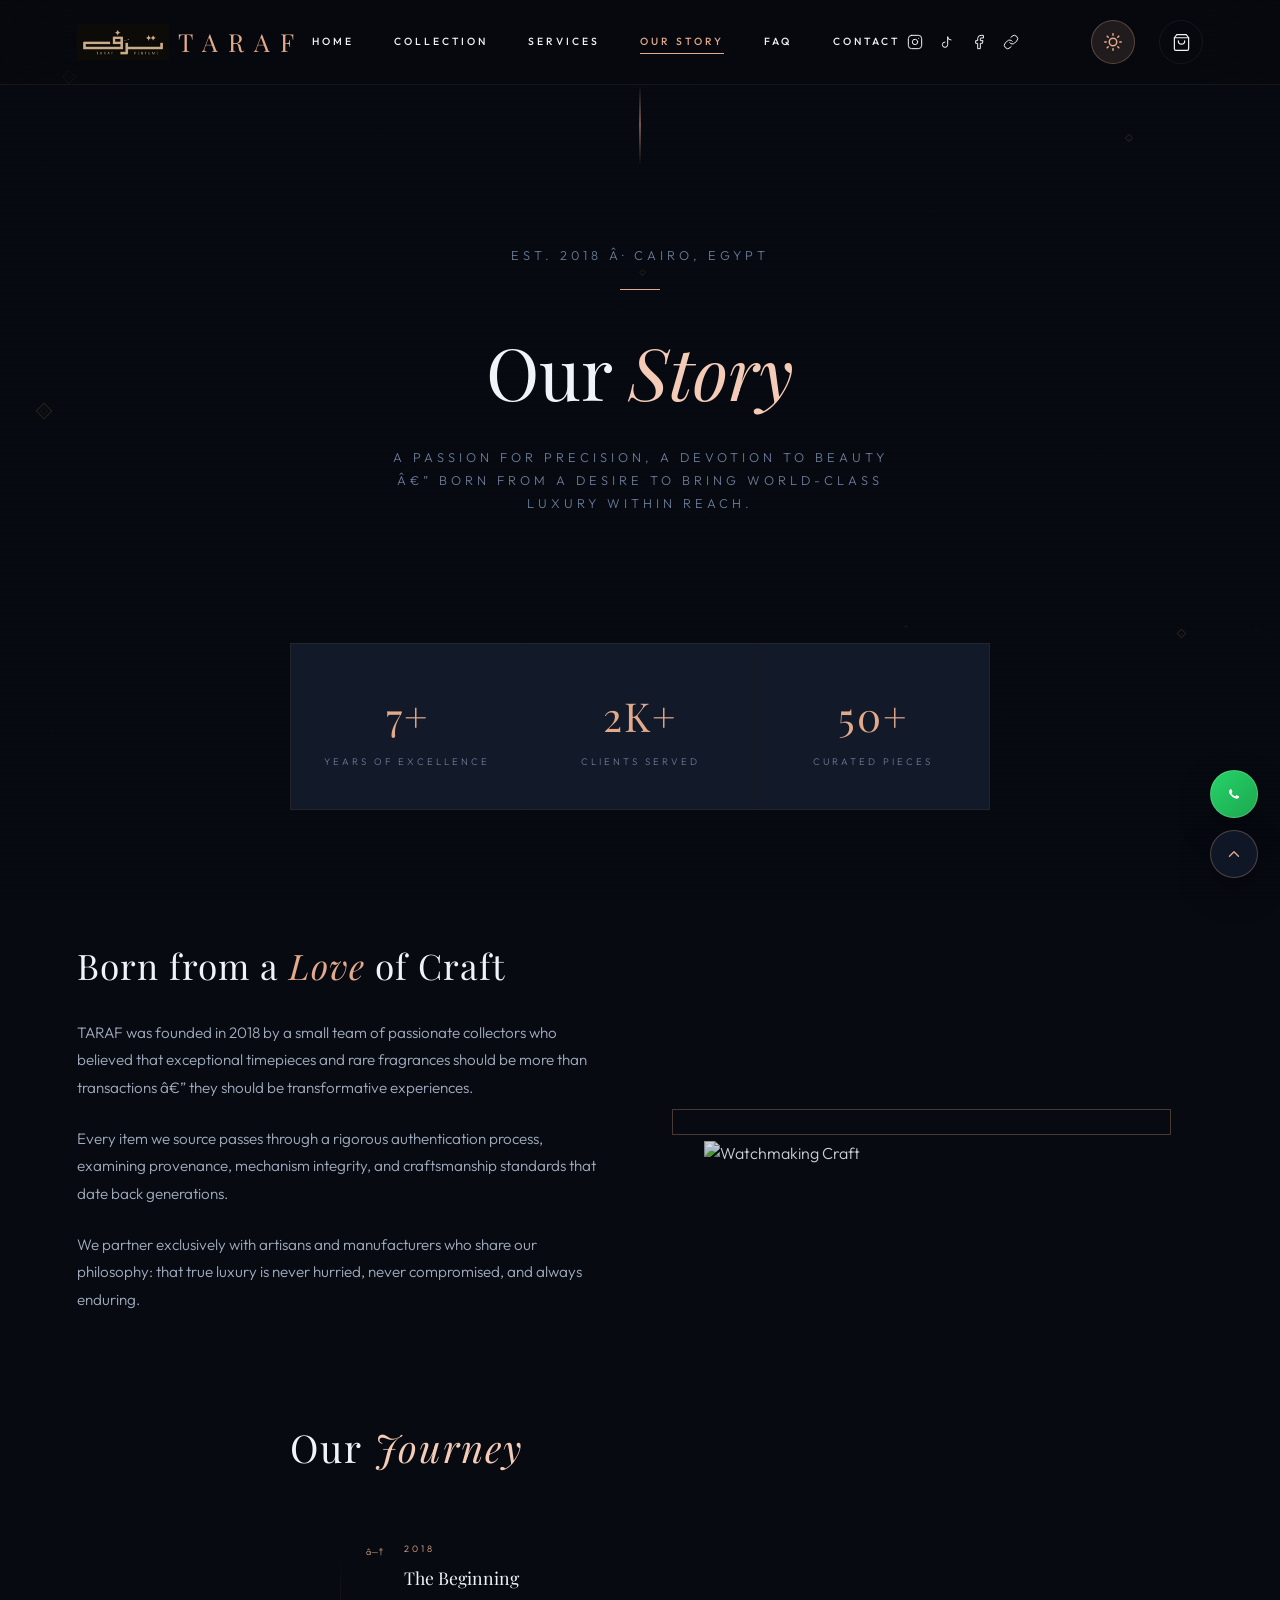
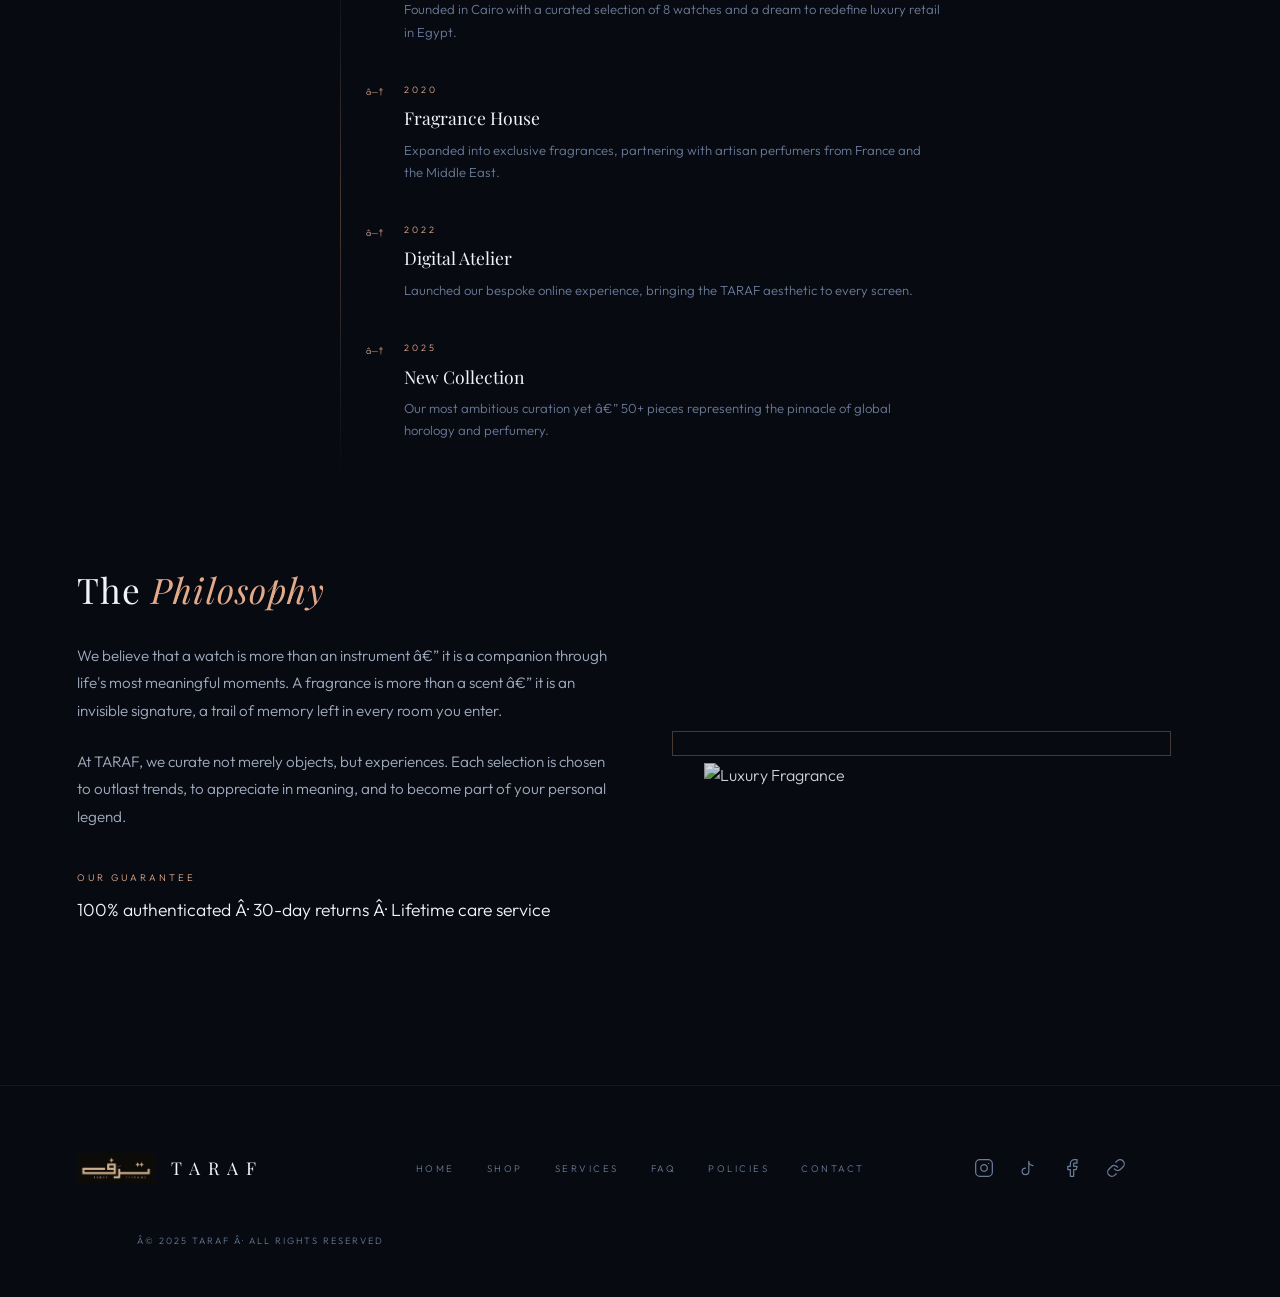
==== about.html @ ef9ad2d0 "Add files via upload" ====
﻿<!DOCTYPE html>
<html lang="en">
<head>
    <meta charset="UTF-8">
    <meta name="viewport" content="width=device-width, initial-scale=1.0">
    <title>Our Story â€” TARAF</title>
    <link rel="preconnect" href="https://fonts.googleapis.com">
    <link rel="preconnect" href="https://fonts.gstatic.com" crossorigin>
    <link href="https://fonts.googleapis.com/css2?family=Cairo:wght@300;400;500;600;700&family=Outfit:wght@300;400;500;600&family=Playfair+Display:ital,wght@0,400;0,500;0,600;1,400;1,500&display=swap" rel="stylesheet">
    <script src="https://cdn.tailwindcss.com"></script>
    <link rel="stylesheet" href="css/style.css">
    <link rel="stylesheet" href="css/extra.css">
</head>
<body>


    <canvas id="bg-canvas"></canvas>
    <div class="orb-layer" aria-hidden="true">
        <div class="orb orb-1"></div>
        <div class="orb orb-2"></div>
        <div class="orb orb-3"></div>
    </div>
    <div class="diamonds-layer" aria-hidden="true">
        <div class="diamond"></div><div class="diamond"></div><div class="diamond"></div>
        <div class="diamond"></div><div class="diamond"></div>
    </div>
    <div class="scanline" aria-hidden="true"></div>

    <div class="page-wrap">

        <!-- NAVBAR -->
        <header class="navbar" id="navbar">
            <a href="index.html" class="logo"><img src="LOGO/TARAF_LOGO_DISPLAY.jpeg" alt="TARAF" class="logo-img"><span class="logo-text">TARAF</span></a>
            <nav class="nav-links" id="nav-links">
                <a href="index.html">Home</a>
                <a href="index.html#products">Collection</a>
                <a href="services.html">Services</a>
                <a href="about.html" class="active">Our Story</a>
                <a href="faq.html">FAQ</a>
                <a href="contact.html">Contact</a>
            </nav>
            <div class="nav-right">
                

                <div class="nav-socials">
                    <a href="https://www.instagram.com/tarafperfume.eg" target="_blank" rel="noopener" aria-label="Instagram">
                        <svg width="16" height="16" viewBox="0 0 24 24" fill="none" stroke="currentColor" stroke-width="1.5" stroke-linecap="round" stroke-linejoin="round"><rect x="2" y="2" width="20" height="20" rx="5" ry="5"></rect><path d="M16 11.37A4 4 0 1 1 12.63 8 4 4 0 0 1 16 11.37z"></path><line x1="17.5" y1="6.5" x2="17.51" y2="6.5"></line></svg>
                    </a>
                    <a href="https://www.tiktok.com/@tarafperfume.eg" target="_blank" rel="noopener" aria-label="TikTok">
                        <svg width="16" height="16" viewBox="0 0 24 24" fill="none" stroke="currentColor" stroke-width="1.5" stroke-linecap="round" stroke-linejoin="round"><path d="M9 12a4 4 0 1 0 4 4V4a5 5 0 0 0 5 5"></path></svg>
                    </a>
                    <a href="https://www.facebook.com/people/%D8%AA%D9%8E%D8%B1%D9%8E%D9%81-TARAF/61579482871307/?rdid=TcA7ZunFqHsNUtcu&share_url=https%3A%2F%2Fwww.facebook.com%2Fshare%2F1FCfMspfPN%2F" target="_blank" rel="noopener" aria-label="Facebook">
                        <svg width="16" height="16" viewBox="0 0 24 24" fill="none" stroke="currentColor" stroke-width="1.5" stroke-linecap="round" stroke-linejoin="round"><path d="M18 2h-3a5 5 0 0 0-5 5v3H7v4h3v8h4v-8h3l1-4h-4V7a1 1 0 0 1 1-1h3z"></path></svg>
                    </a>
                    <a href="https://linktr.ee/tarafperfume.eg" target="_blank" rel="noopener" aria-label="Linktree">
                        <svg width="16" height="16" viewBox="0 0 24 24" fill="none" stroke="currentColor" stroke-width="1.5" stroke-linecap="round" stroke-linejoin="round"><path d="M10 13a5 5 0 0 0 7.54.54l3-3a5 5 0 0 0-7.07-7.07l-1.72 1.71"></path><path d="M14 11a5 5 0 0 0-7.54-.54l-3 3a5 5 0 0 0 7.07 7.07l1.71-1.71"></path></svg>
                    </a>
                </div>
                <button class="theme-toggle" id="theme-toggle" aria-label="Toggle Theme">
                    <svg class="sun-icon" width="18" height="18" viewBox="0 0 24 24" fill="none" stroke="currentColor" stroke-width="2" stroke-linecap="round" stroke-linejoin="round"><circle cx="12" cy="12" r="5"/><line x1="12" y1="1" x2="12" y2="3"/><line x1="12" y1="21" x2="12" y2="23"/><line x1="4.22" y1="4.22" x2="5.64" y2="5.64"/><line x1="18.36" y1="18.36" x2="19.78" y2="19.78"/><line x1="1" y1="12" x2="3" y2="12"/><line x1="21" y1="12" x2="23" y2="12"/><line x1="4.22" y1="19.78" x2="5.64" y2="18.36"/><line x1="18.36" y1="5.64" x2="19.78" y2="4.22"/></svg>
                    <svg class="moon-icon" width="18" height="18" viewBox="0 0 24 24" fill="none" stroke="currentColor" stroke-width="2" stroke-linecap="round" stroke-linejoin="round"><path d="M21 12.79A9 9 0 1 1 11.21 3 7 7 0 0 0 21 12.79z"/></svg>
                </button>
                <a href="index.html" class="shop-link">
                    <button class="cart-trigger" aria-label="Go to shop">
                        <svg width="19" height="19" viewBox="0 0 24 24" fill="none" stroke="currentColor" stroke-width="1.5" stroke-linecap="round" stroke-linejoin="round"><path d="M6 2 3 6v14a2 2 0 0 0 2 2h14a2 2 0 0 0 2-2V6l-3-4z"/><line x1="3" y1="6" x2="21" y2="6"/><path d="M16 10a4 4 0 0 1-8 0"/></svg>
                    </button>
                </a>
                <button class="menu-trigger" id="menu-trigger" aria-label="Menu" aria-expanded="false" aria-controls="nav-links">
                    <span></span><span></span><span></span>
                </button>
            </div>
        </header>

        <!-- PAGE HEADER -->
        <div class="page-header">
            <div class="hero-line-top"></div>
            <p class="page-subtitle">Est. 2018 Â· Cairo, Egypt</p>
            <div class="page-header-line"></div>
            <h1 class="page-title">Our <em>Story</em></h1>
            <p class="page-subtitle" style="margin-top:1rem;max-width:500px;margin-left:auto;margin-right:auto;line-height:1.8;">
                <span>A passion for precision, a devotion to beauty â€” born from a desire to bring world-class luxury within reach.</span>
            </p>
        </div>

        <!-- STATS -->
        <div class="stats-row reveal">
            <div class="stat-item">
                <span class="stat-num">7+</span>
                <span class="stat-label">Years of Excellence</span>
            </div>
            <div class="stat-item">
                <span class="stat-num">2K+</span>
                <span class="stat-label">Clients Served</span>
            </div>
            <div class="stat-item">
                <span class="stat-num">50+</span>
                <span class="stat-label">Curated Pieces</span>
            </div>
        </div>

        <!-- CONTENT -->
        <div class="page-content">

            <!-- First section: text + image -->
            <div class="two-col-grid reveal">
                <div class="text-block">
                    <h2>Born from a <em>Love</em> of Craft</h2>
                    <p>TARAF was founded in 2018 by a small team of passionate collectors who believed that exceptional timepieces and rare fragrances should be more than transactions â€” they should be transformative experiences.</p>
                    <p>Every item we source passes through a rigorous authentication process, examining provenance, mechanism integrity, and craftsmanship standards that date back generations.</p>
                    <p>We partner exclusively with artisans and manufacturers who share our philosophy: that true luxury is never hurried, never compromised, and always enduring.</p>
                </div>
                <div class="image-block">
                    <img src="https://images.unsplash.com/photo-1508685096489-7aacd43bd3b1?w=600&h=700&fit=crop&q=85" alt="Watchmaking Craft" class="styled-img">
                </div>
            </div>

            <!-- Timeline -->
            <div style="margin: 5rem auto; max-width: 700px;">
                <div class="values-title reveal" style="text-align:left; margin-bottom:3rem;">
                    <h2 style="font-family:'Playfair Display',serif;font-size:clamp(1.8rem,3vw,2.4rem);font-weight:300;color:var(--text-1);letter-spacing:2px;">
                        <span>Our <em style="font-style:italic;color:var(--gold-light);">Journey</em></span>
                    </h2>
                </div>
                <div class="timeline reveal">
                    <div class="timeline-item">
                        <span class="timeline-year">2018</span>
                        <h3>The Beginning</h3>
                        <p>Founded in Cairo with a curated selection of 8 watches and a dream to redefine luxury retail in Egypt.</p>
                    </div>
                    <div class="timeline-item">
                        <span class="timeline-year">2020</span>
                        <h3>Fragrance House</h3>
                        <p>Expanded into exclusive fragrances, partnering with artisan perfumers from France and the Middle East.</p>
                    </div>
                    <div class="timeline-item">
                        <span class="timeline-year">2022</span>
                        <h3>Digital Atelier</h3>
                        <p>Launched our bespoke online experience, bringing the TARAF aesthetic to every screen.</p>
                    </div>
                    <div class="timeline-item">
                        <span class="timeline-year">2025</span>
                        <h3>New Collection</h3>
                        <p>Our most ambitious curation yet â€” 50+ pieces representing the pinnacle of global horology and perfumery.</p>
                    </div>
                </div>
            </div>

            <!-- Second section: image + text -->
            <div class="two-col-grid reveal" style="margin-top:4rem;">
                <div class="image-block" style="order:2;">
                    <img src="https://images.unsplash.com/photo-1512207691052-e3b8b1823d12?w=600&h=700&fit=crop&q=85" alt="Luxury Fragrance" class="styled-img">
                </div>
                <div class="text-block" style="order:1;">
                    <h2>The <em>Philosophy</em></h2>
                    <p>We believe that a watch is more than an instrument â€” it is a companion through life's most meaningful moments. A fragrance is more than a scent â€” it is an invisible signature, a trail of memory left in every room you enter.</p>
                    <p>At TARAF, we curate not merely objects, but experiences. Each selection is chosen to outlast trends, to appreciate in meaning, and to become part of your personal legend.</p>
                    <div class="info-item" style="margin-top:2.5rem;">
                        <span class="info-label">Our Guarantee</span>
                        <p>100% authenticated Â· 30-day returns Â· Lifetime care service</p>
                    </div>
                </div>
            </div>

        </div>

        <!-- FOOTER -->
        <footer class="site-footer">
            <div class="footer-brand"><img src="LOGO/TARAF_LOGO_DISPLAY.jpeg" alt="TARAF" class="footer-logo-img">TARAF</div>
            <div class="footer-links">
                <a href="index.html">Home</a>
                <a href="index.html#products">Shop</a>
                <a href="services.html">Services</a>
                <a href="faq.html">FAQ</a>
                <a href="policies.html">Policies</a>
                <a href="contact.html">Contact</a>
            </div>

            <div class="footer-socials">
                <a href="https://www.instagram.com/tarafperfume.eg" target="_blank" rel="noopener" aria-label="Instagram">
                    <svg width="20" height="20" viewBox="0 0 24 24" fill="none" stroke="currentColor" stroke-width="1.5" stroke-linecap="round" stroke-linejoin="round"><rect x="2" y="2" width="20" height="20" rx="5" ry="5"></rect><path d="M16 11.37A4 4 0 1 1 12.63 8 4 4 0 0 1 16 11.37z"></path><line x1="17.5" y1="6.5" x2="17.51" y2="6.5"></line></svg>
                </a>
                <a href="https://www.tiktok.com/@tarafperfume.eg" target="_blank" rel="noopener" aria-label="TikTok">
                    <svg width="20" height="20" viewBox="0 0 24 24" fill="none" stroke="currentColor" stroke-width="1.5" stroke-linecap="round" stroke-linejoin="round"><path d="M9 12a4 4 0 1 0 4 4V4a5 5 0 0 0 5 5"></path></svg>
                </a>
                <a href="https://www.facebook.com/people/%D8%AA%D9%8E%D8%B1%D9%8E%D9%81-TARAF/61579482871307/?rdid=TcA7ZunFqHsNUtcu&share_url=https%3A%2F%2Fwww.facebook.com%2Fshare%2F1FCfMspfPN%2F" target="_blank" rel="noopener" aria-label="Facebook">
                    <svg width="20" height="20" viewBox="0 0 24 24" fill="none" stroke="currentColor" stroke-width="1.5" stroke-linecap="round" stroke-linejoin="round"><path d="M18 2h-3a5 5 0 0 0-5 5v3H7v4h3v8h4v-8h3l1-4h-4V7a1 1 0 0 1 1-1h3z"></path></svg>
                </a>
                <a href="https://linktr.ee/tarafperfume.eg" target="_blank" rel="noopener" aria-label="Linktree">
                    <svg width="20" height="20" viewBox="0 0 24 24" fill="none" stroke="currentColor" stroke-width="1.5" stroke-linecap="round" stroke-linejoin="round"><path d="M10 13a5 5 0 0 0 7.54.54l3-3a5 5 0 0 0-7.07-7.07l-1.72 1.71"></path><path d="M14 11a5 5 0 0 0-7.54-.54l-3 3a5 5 0 0 0 7.07 7.07l1.71-1.71"></path></svg>
                </a>
            </div>
            <div class="footer-copy">Â© 2025 TARAF Â· All rights reserved</div>
        </footer>

    </div>

    <div class="toast" id="toast" role="status" aria-live="polite">
        <div class="toast-diamond"></div>
        <span id="toast-text"></span>
    </div>

    <div class="floating-actions" aria-label="Quick actions">
        <a class="floating-action whatsapp-action" href="https://wa.me/201005311879" target="_blank" rel="noopener" aria-label="WhatsApp">
            <svg width="20" height="20" viewBox="0 0 24 24" fill="currentColor" aria-hidden="true"><path d="M17.472 14.382c-.297-.149-1.758-.867-2.03-.967-.273-.099-.471-.148-.67.15-.197.297-.767.966-.94 1.164-.173.199-.347.223-.644.075-.297-.15-1.255-.463-2.39-1.475-.883-.788-1.48-1.761-1.653-2.059-.173-.297-.018-.458.13-.606.134-.133.298-.347.446-.52.149-.174.198-.298.298-.497.099-.198.05-.371-.025-.52-.075-.149-.669-1.612-.916-2.207-.242-.579-.487-.5-.669-.51-.173-.008-.371-.01-.57-.01-.198 0-.52.074-.792.372-.272.297-1.04 1.016-1.04 2.479 0 1.462 1.065 2.875 1.213 3.074.149.198 2.096 3.2 5.077 4.487.709.306 1.262.489 1.694.625.712.227 1.36.195 1.871.118.571-.085 1.758-.719 2.006-1.413.248-.694.248-1.289.173-1.413-.074-.124-.272-.198-.57-.347z"/></svg>
        </a>
        <button class="floating-action back-to-top" id="back-to-top" type="button" aria-label="Back to top">
            <svg width="18" height="18" viewBox="0 0 24 24" fill="none" stroke="currentColor" stroke-width="1.8" stroke-linecap="round" stroke-linejoin="round" aria-hidden="true"><path d="m18 15-6-6-6 6"/></svg>
        </button>
    </div>

    <script src="https://ajax.googleapis.com/ajax/libs/jquery/3.7.1/jquery.min.js"></script>
    
    <script src="js/page.js"></script>
</body>
</html>
---- css/style.css ----
﻿/* =====================================================
   TARAF ─ Ultra Premium Dark Luxury v2
   ===================================================== */
:root {
  --gold:        #E2A98B;
  --gold-light:  #F4CBB7;
  --gold-pale:   #FCEFE8;
  --gold-dim:    rgba(226, 169, 139, 0.12);
  --gold-glow:   rgba(226, 169, 139, 0.25);
  --void:        #070A11;
  --charcoal:    #0D121F;
  --surface:     #121929;
  --surface-2:   #182136;
  --surface-3:   #202A45;
  --border:      rgba(255,255,255,0.06);
  --border-gold: rgba(226, 169, 139, 0.3);
  --text-1:      #F0F4F8;
  --text-2:      #A2ADC0;
  --text-3:      #6B7B98;
  --wa:          #25D366;
  --wa-dark:     #1DA851;
  --ease-out:    cubic-bezier(0.22,1,0.36,1);
  --ease-expo:   cubic-bezier(0.16,1,0.3,1);
  --ease-io:     cubic-bezier(0.77,0,0.175,1);
}

/* â”€â”€ LIGHT MODE â”€â”€â”€â”€â”€â”€â”€â”€â”€â”€â”€â”€â”€â”€â”€â”€â”€â”€â”€â”€â”€â”€â”€â”€â”€â”€â”€â”€â”€â”€â”€â”€â”€â”€â”€â”€â”€â”€ */
[data-theme="light"] {
  --void:        #F9FAFB;
  --charcoal:    #E9ECEF;
  --surface:     #FFFFFF;
  --surface-2:   #F3F4F6;
  --surface-3:   #E5E7EB;
  --border:      rgba(0,0,0,0.08);
  --border-gold: rgba(226, 169, 139, 0.4);
  --text-1:      #111827;
  --text-2:      #4B5563;
  --text-3:      #6B7280;
  --gold-dim:    rgba(226, 169, 139, 0.08);
  --gold-glow:   rgba(226, 169, 139, 0.15);
}

*,*::before,*::after { margin:0; padding:0; box-sizing:border-box; }
html { scroll-behavior:smooth; }

body {
  font-family:'Outfit', sans-serif;
  background:var(--void);
  color:var(--text-1);
  line-height:1.6;
  font-weight:300;
  overflow-x:hidden;
  transition: background 0.5s var(--ease-out), color 0.5s var(--ease-out);
}

/* â”€â”€ Language Toggle Button â”€â”€â”€â”€â”€â”€â”€â”€â”€â”€â”€â”€â”€â”€â”€â”€â”€â”€â”€â”€â”€â”€â”€â”€â”€ */
.lang-toggle {
  position:relative;
  width:44px; height:44px;
  border:1px solid var(--border-gold);
  border-radius:50%;
  background:var(--gold-dim);
  display:flex;
  align-items:center;
  justify-content:center;
  cursor:pointer;
  font-family:'Outfit', sans-serif;
  font-size:0.7rem;
  font-weight:600;
  letter-spacing:1px;
  color:var(--gold);
  text-transform:uppercase;
  transition:all 0.4s var(--ease-out);
}

.lang-toggle:hover {
  background:var(--gold-glow);
  transform:scale(1.1);
  box-shadow:0 0 25px var(--gold-glow);
  color:var(--gold-light);
}

/* â”€â”€ Theme Toggle Button â”€â”€â”€â”€â”€â”€â”€â”€â”€â”€â”€â”€â”€â”€â”€â”€â”€â”€â”€â”€â”€â”€â”€â”€â”€â”€â”€â”€ */
.theme-toggle {
  position:relative;
  width:44px; height:44px;
  border:1px solid var(--border-gold);
  border-radius:50%;
  background:var(--gold-dim);
  display:flex;
  align-items:center;
  justify-content:center;
  cursor:pointer;
  transition:all 0.4s var(--ease-out);
}

.theme-toggle:hover {
  background:var(--gold-glow);
  transform:rotate(30deg) scale(1.1);
  box-shadow:0 0 25px var(--gold-glow);
}

.theme-toggle svg { stroke:var(--gold); transition:all 0.3s; }

/* Dark mode: show sun, hide moon */
.theme-toggle .sun-icon { display:block; }
.theme-toggle .moon-icon { display:none; }

/* Light mode: show moon, hide sun */
[data-theme="light"] .theme-toggle .sun-icon { display:none; }
[data-theme="light"] .theme-toggle .moon-icon { display:block; }

/* â”€â”€ Light mode particle/orb fixes â”€â”€â”€â”€â”€â”€â”€â”€â”€â”€â”€â”€â”€â”€â”€â”€â”€â”€ */
[data-theme="light"] .orb { opacity:0; }
[data-theme="light"] .scanline { display:none; }
[data-theme="light"] .diamonds-layer { opacity:0.3; }
[data-theme="light"] #bg-canvas { opacity:0.3; }
[data-theme="light"] .navbar {
  background:rgba(250,249,246,0.8);
  border-bottom-color:rgba(0,0,0,0.06);
}
[data-theme="light"] .navbar.scrolled {
  background:rgba(250,249,246,0.95);
  border-bottom-color:var(--border-gold);
}
[data-theme="light"] .cart-trigger svg { stroke:var(--text-1); }
[data-theme="light"] .hero-cta {
  color:#fff;
  background:var(--gold);
}
[data-theme="light"] .product-image {
  filter:brightness(1) saturate(1);
}
[data-theme="light"] ::-webkit-scrollbar-track { background:var(--void); }
[data-theme="light"] ::-webkit-scrollbar-thumb { background:var(--border-gold); }

/* â”€â”€ Custom Cursor â”€â”€â”€â”€â”€â”€â”€â”€â”€â”€â”€â”€â”€â”€â”€â”€â”€â”€â”€â”€â”€â”€â”€â”€â”€â”€â”€â”€â”€â”€â”€ */
#cursor-dot {
  position:fixed; top:0; left:0; z-index:9999;
  width:6px; height:6px; border-radius:50%;
  background:var(--gold);
  pointer-events:none;
  transition:transform 0.1s, opacity 0.3s;
  transform:translate(-50%,-50%);
}
#cursor-ring {
  position:fixed; top:0; left:0; z-index:9998;
  width:32px; height:32px; border-radius:50%;
  border:1px solid rgba(201,168,76,0.5);
  pointer-events:none;
  transform:translate(-50%,-50%);
  transition:transform 0.18s var(--ease-out), width 0.3s, height 0.3s, border-color 0.3s, opacity 0.3s;
}
body:has(button:hover) #cursor-ring,
body:has(a:hover) #cursor-ring {
  width:50px; height:50px;
  border-color:var(--gold);
}

/* â”€â”€ Scrollbar â”€â”€â”€â”€â”€â”€â”€â”€â”€â”€â”€â”€â”€â”€â”€â”€â”€â”€â”€â”€â”€â”€â”€â”€â”€â”€â”€â”€â”€â”€â”€â”€â”€â”€â”€â”€ */
::-webkit-scrollbar { width:3px; }
::-webkit-scrollbar-track { background:var(--void); }
::-webkit-scrollbar-thumb { background:var(--border-gold); border-radius:2px; }

/* â”€â”€ CANVAS (global background) â”€â”€â”€â”€â”€â”€â”€â”€â”€â”€â”€â”€â”€â”€â”€â”€â”€â”€â”€ */
#bg-canvas {
  position:fixed;
  inset:0;
  z-index:0;
  pointer-events:none;
}

/* â”€â”€ ANIMATED ORBS â”€â”€â”€â”€â”€â”€â”€â”€â”€â”€â”€â”€â”€â”€â”€â”€â”€â”€â”€â”€â”€â”€â”€â”€â”€â”€â”€â”€â”€â”€â”€â”€ */
.orb-layer {
  position:fixed;
  inset:0;
  z-index:1;
  pointer-events:none;
  overflow:hidden;
}

.orb {
  position:absolute;
  border-radius:50%;
  filter:blur(90px);
  opacity:0;
  animation:orbFloat linear infinite;
  animation-fill-mode:forwards;
}

.orb-1 {
  width:500px; height:500px;
  background:radial-gradient(circle, rgba(201,168,76,0.18) 0%, transparent 70%);
  top:-100px; left:-100px;
  animation-duration:20s;
  animation-delay:0s;
  opacity:0;
  animation-name:orbFloat1;
}
.orb-2 {
  width:350px; height:350px;
  background:radial-gradient(circle, rgba(201,168,76,0.12) 0%, transparent 70%);
  top:40%; right:-80px;
  animation-duration:25s;
  animation-delay:-8s;
  animation-name:orbFloat2;
}
.orb-3 {
  width:280px; height:280px;
  background:radial-gradient(circle, rgba(232,200,122,0.1) 0%, transparent 70%);
  bottom:10%; left:20%;
  animation-duration:30s;
  animation-delay:-15s;
  animation-name:orbFloat3;
}
.orb-4 {
  width:200px; height:200px;
  background:radial-gradient(circle, rgba(201,168,76,0.15) 0%, transparent 70%);
  top:60%; left:60%;
  animation-duration:18s;
  animation-delay:-5s;
  animation-name:orbFloat4;
}

@keyframes orbFloat1 {
  0%   { opacity:0; transform:translate(0,0) scale(1); }
  10%  { opacity:1; }
  50%  { transform:translate(120px,80px) scale(1.1); }
  90%  { opacity:1; }
  100% { opacity:0; transform:translate(0,0) scale(1); }
}
@keyframes orbFloat2 {
  0%   { opacity:0; transform:translate(0,0) scale(0.9); }
  10%  { opacity:1; }
  50%  { transform:translate(-80px,120px) scale(1.15); }
  90%  { opacity:1; }
  100% { opacity:0; transform:translate(0,0) scale(0.9); }
}
@keyframes orbFloat3 {
  0%   { opacity:0; transform:translate(0,0); }
  10%  { opacity:1; }
  33%  { transform:translate(60px,-50px); }
  66%  { transform:translate(-40px,30px); }
  90%  { opacity:1; }
  100% { opacity:0; transform:translate(0,0); }
}
@keyframes orbFloat4 {
  0%   { opacity:0; transform:translate(0,0) scale(1); }
  10%  { opacity:1; }
  50%  { transform:translate(-60px,-90px) scale(1.2); }
  90%  { opacity:1; }
  100% { opacity:0; transform:translate(0,0) scale(1); }
}

/* â”€â”€ FLOATING DIAMONDS â”€â”€â”€â”€â”€â”€â”€â”€â”€â”€â”€â”€â”€â”€â”€â”€â”€â”€â”€â”€â”€â”€â”€â”€â”€â”€â”€â”€ */
.diamonds-layer {
  position:fixed;
  inset:0;
  z-index:2;
  pointer-events:none;
  overflow:hidden;
}

.diamond {
  position:absolute;
  width:8px; height:8px;
  border:1px solid rgba(201,168,76,0.35);
  transform:rotate(45deg);
  animation:diamondDrift linear infinite;
}

.diamond::before {
  content:'';
  position:absolute;
  inset:2px;
  border:1px solid rgba(201,168,76,0.15);
}

.diamond:nth-child(1)  { top:8%;  left:5%;  width:10px; height:10px; animation-duration:18s; animation-delay:0s;    opacity:0.6; }
.diamond:nth-child(2)  { top:15%; left:88%; width:6px;  height:6px;  animation-duration:22s; animation-delay:-6s;   opacity:0.4; }
.diamond:nth-child(3)  { top:45%; left:3%;  width:12px; height:12px; animation-duration:28s; animation-delay:-10s;  opacity:0.5; }
.diamond:nth-child(4)  { top:70%; left:92%; width:7px;  height:7px;  animation-duration:20s; animation-delay:-4s;   opacity:0.45; }
.diamond:nth-child(5)  { top:30%; left:50%; width:5px;  height:5px;  animation-duration:15s; animation-delay:-8s;   opacity:0.3; }
.diamond:nth-child(6)  { top:85%; left:25%; width:9px;  height:9px;  animation-duration:24s; animation-delay:-12s;  opacity:0.5; }
.diamond:nth-child(7)  { top:55%; left:70%; width:6px;  height:6px;  animation-duration:19s; animation-delay:-3s;   opacity:0.35; }
.diamond:nth-child(8)  { top:20%; left:35%; width:8px;  height:8px;  animation-duration:26s; animation-delay:-16s;  opacity:0.4; }

@keyframes diamondDrift {
  0%   { transform:rotate(45deg) translateY(0px); }
  50%  { transform:rotate(225deg) translateY(-20px); }
  100% { transform:rotate(405deg) translateY(0px); }
}

/* â”€â”€ Scanline overlay â”€â”€â”€â”€â”€â”€â”€â”€â”€â”€â”€â”€â”€â”€â”€â”€â”€â”€â”€â”€â”€â”€â”€â”€â”€â”€â”€â”€â”€ */
.scanline {
  position:fixed;
  inset:0;
  z-index:3;
  pointer-events:none;
  background:repeating-linear-gradient(
    0deg,
    transparent,
    transparent 2px,
    rgba(0,0,0,0.03) 2px,
    rgba(0,0,0,0.03) 4px
  );
}

.page-wrap { position:relative; z-index:10; }

.navbar {
  display:flex;
  justify-content:space-between;
  align-items:center;
  padding:1.25rem 6%;
  background:rgba(8,8,8,0.5);
  backdrop-filter:blur(40px) saturate(2);
  -webkit-backdrop-filter:blur(40px) saturate(2);
  border-bottom:1px solid var(--border);
  position:sticky;
  top:0;
  z-index:500;
  transition:padding 0.4s var(--ease-out), background 0.4s;
}

.navbar.scrolled {
  padding-top:0.9rem;
  padding-bottom:0.9rem;
  border-bottom-color:var(--border-gold);
  background:rgba(8,8,8,0.85);
}

.logo {
  font-family:'Playfair Display', serif;
  font-size:1.55rem;
  font-weight:300;
  letter-spacing:10px;
  color:var(--text-1);
  text-transform:uppercase;
  text-decoration:none;
  position:relative;
  z-index:502;
  display:flex;
  align-items:center;
  gap:0.6rem;
}

.logo-img {
  width:92px;
  height:42px;
  border-radius:0;
  object-fit:contain;
  transition:transform 0.4s var(--ease-out), box-shadow 0.4s;
}

.logo:hover .logo-img {
  transform:scale(1.08);
  box-shadow:0 0 20px var(--gold-glow);
}

.logo-text {
  font-family:'Playfair Display', serif;
  font-size:1.55rem;
  font-weight:300;
  letter-spacing:10px;
  color:var(--gold);
  text-transform:uppercase;
}

.logo::after {
  content:'';
  position:absolute;
  bottom:-3px; left:0;
  width:0; height:1px;
  background:linear-gradient(to right, var(--gold), transparent);
  transition:width 0.5s var(--ease-out);
}
.logo:hover::after { width:100%; }

/* Footer logo */
.footer-logo-img {
  width:78px;
  height:32px;
  border-radius:0;
  object-fit:contain;
  vertical-align:middle;
  margin-right:0.5rem;
}

.footer-brand {
  font-family:'Playfair Display', serif;
  font-size:1.2rem;
  font-weight:300;
  letter-spacing:8px;
  color:var(--gold);
  text-transform:uppercase;
  display:flex;
  align-items:center;
  gap:0.5rem;
}

.nav-links {
  display:flex;
  gap:2.5rem;
  align-items:center;
}

.nav-links a {
  text-decoration:none;
  color:var(--text-1);
  font-size:0.65rem;
  letter-spacing:3px;
  text-transform:uppercase;
  transition:color 0.3s var(--ease-out);
  position:relative;
  font-weight:500;
}

.nav-links a::after {
  content:'';
  position:absolute;
  bottom:-4px; left:0;
  width:0; height:1px;
  background:var(--gold);
  transition:width 0.3s var(--ease-out);
}

.nav-links a:hover, .nav-links a.active { color:var(--gold); }
.nav-links a:hover::after, .nav-links a.active::after { width:100%; }

.nav-right { display:flex; align-items:center; gap:1.5rem; z-index:502; }

.menu-trigger {
  display:none;
  flex-direction:column;
  justify-content:space-between;
  width:24px; height:14px;
  background:none; border:none; cursor:pointer;
}

.menu-trigger span {
  display:block;
  width:100%; height:1.5px;
  background:var(--text-1);
  transition:transform 0.4s var(--ease-out), opacity 0.4s;
}

.menu-trigger.active span:nth-child(1) { transform:translateY(6px) rotate(45deg); }
.menu-trigger.active span:nth-child(2) { opacity:0; }
.menu-trigger.active span:nth-child(3) { transform:translateY(-6.5px) rotate(-45deg); }

.cart-trigger {
  position:relative;
  cursor:pointer;
  display:flex;
  align-items:center;
  justify-content:center;
  width:44px; height:44px;
  border:1px solid var(--border);
  border-radius:50%;
  background:none;
  transition:border-color 0.35s, background 0.35s, transform 0.3s;
}

.cart-trigger:hover {
  border-color:var(--border-gold);
  background:var(--gold-dim);
  transform:scale(1.05);
}

.cart-trigger svg { stroke:var(--text-1); transition:stroke 0.3s; }
.cart-trigger:hover svg { stroke:var(--gold); }

.badge {
  position:absolute;
  top:-5px; right:-5px;
  background:var(--gold);
  color:var(--void);
  font-size:0.6rem;
  font-weight:700;
  height:18px; width:18px;
  border-radius:50%;
  display:flex; align-items:center; justify-content:center;
  border:2px solid var(--void);
  transition:transform 0.2s var(--ease-out);
}

.badge.pop { animation:badgePop 0.35s var(--ease-out); }

@keyframes badgePop {
  0%   { transform:scale(1); }
  40%  { transform:scale(1.6); }
  100% { transform:scale(1); }
}

/* â”€â”€ HERO â”€â”€â”€â”€â”€â”€â”€â”€â”€â”€â”€â”€â”€â”€â”€â”€â”€â”€â”€â”€â”€â”€â”€â”€â”€â”€â”€â”€â”€â”€â”€â”€â”€â”€â”€â”€â”€â”€â”€â”€â”€â”€ */
#hero {
  position:relative;
  min-height:88vh;
  display:flex;
  flex-direction:column;
  align-items:center;
  justify-content:center;
  text-align:center;
  padding:6rem 2rem 5rem;
  overflow:hidden;
}

#hero::before {
  content:'';
  position:absolute;
  inset:0;
  background:
    radial-gradient(ellipse 100% 80% at 50% 110%, rgba(201,168,76,0.1) 0%, transparent 65%),
    radial-gradient(ellipse 50% 50% at 15% 15%, rgba(201,168,76,0.05) 0%, transparent 60%),
    radial-gradient(ellipse 40% 40% at 85% 25%, rgba(201,168,76,0.04) 0%, transparent 60%);
  pointer-events:none;
}

.hero-line-top {
  position:absolute;
  top:0; left:50%;
  transform:translateX(-50%);
  width:1px;
  height:0;
  background:linear-gradient(to bottom, transparent, var(--gold), transparent);
  animation:lineGrow 1.2s var(--ease-out) 0.1s forwards;
}

@keyframes lineGrow { to { height:80px; } }

.hero-line-bottom {
  position:absolute;
  bottom:0; left:50%;
  transform:translateX(-50%);
  width:1px;
  height:0;
  background:linear-gradient(to top, transparent, rgba(201,168,76,0.4), transparent);
  animation:lineGrow 1.2s var(--ease-out) 0.3s forwards;
}

.hero-rule-left,
.hero-rule-right {
  position:absolute;
  top:50%;
  width:0;
  height:1px;
  background:linear-gradient(to right, transparent, rgba(201,168,76,0.2));
  animation:ruleGrow 1.5s var(--ease-out) 0.5s forwards;
}
.hero-rule-left { left:0; }
.hero-rule-right {
  right:0;
  background:linear-gradient(to left, transparent, rgba(201,168,76,0.2));
}

@keyframes ruleGrow { to { width:15%; } }

.spline-container {
  position:absolute;
  inset:0;
  width:100%;
  height:100%;
  z-index:1;
}

spline-viewer {
  width:100%;
  height:100%;
}

.hero-content { 
  position:relative; 
  z-index:2; 
  pointer-events:none; 
}

.hero-content * { 
  pointer-events:auto; 
}

.hero-eyebrow {
  font-size:0.65rem;
  font-weight:500;
  letter-spacing:7px;
  text-transform:uppercase;
  color:var(--gold);
  margin-bottom:2rem;
  opacity:0;
  transform:translateY(10px);
  animation:fadeUp 0.8s var(--ease-out) 0.4s forwards;
  display:flex;
  align-items:center;
  justify-content:center;
  gap:1.2rem;
}

.hero-eyebrow::before,
.hero-eyebrow::after {
  content:'';
  width:30px; height:1px;
  background:var(--border-gold);
}

#hero h1 {
  font-family:'Playfair Display', serif;
  font-size:clamp(2.7rem,6.5vw,5.5rem);
  font-weight:300;
  line-height:1.08;
  letter-spacing:2px;
  color:var(--text-1);
  margin-bottom:1.5rem;
  opacity:0;
  transform:translateY(20px);
  animation:fadeUp 1s var(--ease-out) 0.55s forwards;
}

#hero h1 em {
  font-style:italic;
  font-weight:400;
  color:var(--gold-light);
  display:block;
}

#hero p {
  font-size:0.82rem;
  letter-spacing:4px;
  text-transform:uppercase;
  color:var(--text-2);
  margin-bottom:3rem;
  opacity:0;
  transform:translateY(10px);
  animation:fadeUp 0.9s var(--ease-out) 0.7s forwards;
}

.hero-cta {
  display:inline-flex;
  align-items:center;
  gap:1rem;
  font-size:0.7rem;
  letter-spacing:3px;
  text-transform:uppercase;
  color:var(--void);
  background:var(--gold);
  border:none;
  padding:1rem 2.5rem;
  cursor:pointer;
  font-family:'Outfit', sans-serif;
  font-weight:500;
  position:relative;
  overflow:hidden;
  opacity:0;
  transform:translateY(10px);
  animation:fadeUp 0.9s var(--ease-out) 0.85s forwards;
  transition:background 0.3s, transform 0.2s;
}

.hero-cta::before {
  content:'';
  position:absolute;
  inset:0;
  background:linear-gradient(135deg, rgba(255,255,255,0.2) 0%, transparent 50%);
  pointer-events:none;
}

.hero-cta:hover { background:var(--gold-light); transform:translateY(-2px); }

.scroll-hint {
  position:absolute;
  bottom:2.5rem;
  left:50%;
  transform:translateX(-50%);
  display:flex;
  flex-direction:column;
  align-items:center;
  gap:0.5rem;
  opacity:0;
  animation:fadeUp 1s var(--ease-out) 1.3s forwards;
}

.scroll-hint span {
  font-size:0.55rem;
  letter-spacing:4px;
  text-transform:uppercase;
  color:var(--text-3);
}

.scroll-line {
  width:1px;
  height:40px;
  background:linear-gradient(to bottom, var(--gold), transparent);
  animation:scrollPulse 2s ease-in-out infinite;
}

@keyframes scrollPulse {
  0%,100% { transform:scaleY(1); opacity:0.6; }
  50%      { transform:scaleY(1.3); opacity:1; }
}

@keyframes fadeUp { to { opacity:1; transform:translateY(0); } }

/* â”€â”€ MARQUEE STRIP â”€â”€â”€â”€â”€â”€â”€â”€â”€â”€â”€â”€â”€â”€â”€â”€â”€â”€â”€â”€â”€â”€â”€â”€â”€â”€â”€â”€â”€â”€â”€â”€â”€ */
.marquee-strip {
  overflow:hidden;
  border-top:1px solid var(--border);
  border-bottom:1px solid var(--border);
  background:var(--surface);
  padding:0.9rem 0;
  position:relative;
  z-index:10;
}

.marquee-track {
  display:flex;
  width:max-content;
  animation:marqueeScroll 30s linear infinite;
}

.marquee-track:hover { animation-play-state:paused; }

.marquee-item {
  display:flex;
  align-items:center;
  gap:2.5rem;
  padding:0 2.5rem;
  font-size:0.62rem;
  letter-spacing:4px;
  text-transform:uppercase;
  color:var(--text-3);
  white-space:nowrap;
}

.marquee-item span.dot {
  width:4px; height:4px;
  background:var(--gold);
  border-radius:50%;
  flex-shrink:0;
}

.marquee-item .highlight { color:var(--gold); }

@keyframes marqueeScroll {
  from { transform:translateX(0); }
  to   { transform:translateX(-50%); }
}

/* â”€â”€ PRODUCTS â”€â”€â”€â”€â”€â”€â”€â”€â”€â”€â”€â”€â”€â”€â”€â”€â”€â”€â”€â”€â”€â”€â”€â”€â”€â”€â”€â”€â”€â”€â”€â”€â”€â”€â”€â”€â”€â”€ */
#products { padding:5rem 6% 7rem; }

.section-header {
  display:flex;
  align-items:baseline;
  justify-content:space-between;
  margin-bottom:4rem;
  padding-bottom:1.5rem;
  border-bottom:1px solid var(--border);
}

.section-title {
  font-family:'Playfair Display', serif;
  font-size:2.2rem;
  font-weight:300;
  letter-spacing:3px;
  color:var(--text-1);
}

.section-title em { font-style:italic; color:var(--gold-light); }

.filters {
  display:flex;
  gap:0;
  border:1px solid var(--border);
  overflow:hidden;
}

.filter-btn {
  padding:0.65rem 1.8rem;
  border:none;
  border-right:1px solid var(--border);
  background:transparent;
  cursor:pointer;
  font-family:'Outfit', sans-serif;
  font-size:0.65rem;
  font-weight:400;
  letter-spacing:3px;
  text-transform:uppercase;
  color:var(--text-3);
  transition:all 0.3s var(--ease-out);
  position:relative;
}

.filter-btn:last-child { border-right:none; }

.filter-btn.active { color:var(--gold); background:var(--gold-dim); }
.filter-btn:not(.active):hover { color:var(--text-2); background:rgba(255,255,255,0.02); }

.products-grid {
  display:grid;
  grid-template-columns:1fr;
  gap:1px;
  background:var(--border);
}

@media(min-width:640px) { .products-grid { grid-template-columns:repeat(2,1fr); } }
@media(min-width:1024px) { .products-grid { grid-template-columns:repeat(3,1fr); } }

/* â”€â”€ PRODUCT CARD â”€â”€â”€â”€â”€â”€â”€â”€â”€â”€â”€â”€â”€â”€â”€â”€â”€â”€â”€â”€â”€â”€â”€â”€â”€â”€â”€â”€â”€â”€â”€â”€â”€â”€ */
.product-card {
  background:var(--surface);
  display:flex;
  flex-direction:column;
  position:relative;
  overflow:hidden;
  opacity:0;
  transform:translateY(40px);
  transition: opacity 0.7s var(--ease-expo), transform 0.7s var(--ease-expo), box-shadow 0.5s var(--ease-out);
}

.product-card.revealed { opacity:1; transform:translateY(0); }

.product-card::before {
  content:'';
  position:absolute;
  inset:0;
  border:1px solid transparent;
  transition:border-color 0.5s var(--ease-out), background 0.5s;
  z-index:3;
  pointer-events:none;
}

.product-card:hover {
  box-shadow: 0 20px 40px rgba(0,0,0,0.4);
  z-index:10;
}

.product-card:hover::before { 
  border-color:var(--border-gold); 
  background: radial-gradient(circle at 50% 0%, rgba(201,168,76,0.05), transparent 60%);
}

.card-top-line {
  position:absolute;
  top:0; left:0;
  width:0; height:2px;
  background:linear-gradient(to right, var(--gold), var(--gold-light), var(--gold));
  z-index:4;
  transition:width 0.6s var(--ease-out);
}

.product-card:hover .card-top-line { width:100%; }

.product-image-wrap {
  position:relative;
  overflow:hidden;
  height:300px;
  background:var(--surface-2);
}

.product-image-wrap::before {
  content:'';
  position:absolute;
  inset:0;
  background:linear-gradient(90deg, transparent 30%, rgba(201,168,76,0.04) 50%, transparent 70%);
  animation:shimmer 2s infinite;
  z-index:1;
}

@keyframes shimmer {
  0%   { transform:translateX(-100%); }
  100% { transform:translateX(100%); }
}

.product-image {
  width:100%; height:100%;
  object-fit:cover;
  display:block;
  transition:transform 1s var(--ease-out), filter 0.6s;
  filter:brightness(0.85) saturate(0.9);
  position:relative; z-index:2;
}

.product-card:hover .product-image {
  transform:scale(1.08);
  filter:brightness(0.95) saturate(1.1);
}

.cat-pill {
  position:absolute;
  top:1.1rem; left:1.1rem;
  font-size:0.55rem;
  font-weight:500;
  letter-spacing:3.5px;
  text-transform:uppercase;
  color:var(--gold);
  background:rgba(8,8,8,0.8);
  backdrop-filter:blur(12px);
  padding:0.35rem 0.9rem;
  border:1px solid var(--border-gold);
  z-index:5;
  transform:translateX(-5px);
  opacity:0;
  transition:transform 0.5s var(--ease-out), opacity 0.5s;
}

.product-card.revealed .cat-pill {
  opacity:1;
  transform:translateX(0);
  transition-delay:0.2s;
}

.num-tag {
  position:absolute;
  bottom:1rem; right:1rem;
  font-family:'Playfair Display', serif;
  font-size:3rem;
  font-weight:300;
  color:rgba(201,168,76,0.08);
  line-height:1;
  z-index:3;
  transition:color 0.5s;
  user-select:none;
}

.product-card:hover .num-tag { color:rgba(201,168,76,0.14); }

.product-overlay {
  position:absolute;
  inset:0;
  background:linear-gradient(to top, rgba(8,8,8,0.85) 0%, rgba(8,8,8,0.3) 50%, transparent 100%);
  display:flex;
  align-items:flex-end;
  justify-content:center;
  padding-bottom:2rem;
  opacity:0;
  transition:opacity 0.5s var(--ease-out);
  z-index:5;
}

.product-card:hover .product-overlay { opacity:1; }

.quick-add-btn {
  font-family:'Outfit', sans-serif;
  font-size:0.65rem;
  letter-spacing:3.5px;
  text-transform:uppercase;
  color:var(--void);
  background:var(--gold);
  border:none;
  padding:0.8rem 2rem;
  cursor:pointer;
  font-weight:500;
  transform:translateY(12px);
  opacity:0;
  transition:transform 0.45s var(--ease-out), opacity 0.45s, background 0.2s;
}

.product-card:hover .quick-add-btn {
  transform:translateY(0);
  opacity:1;
}

.quick-add-btn:hover { background:var(--gold-light); }

.product-info {
  padding:1.6rem 1.8rem 2rem;
  display:flex;
  flex-direction:column;
  flex-grow:1;
  border-top:1px solid var(--border);
  position:relative;
}

.product-title {
  font-family:'Playfair Display', serif;
  font-size:1.3rem;
  font-weight:400;
  color:var(--text-1);
  letter-spacing:0.5px;
  line-height:1.25;
  margin-bottom:0.5rem;
  transition:color 0.35s;
  position:relative;
  display:inline-block;
}

.product-card:hover .product-title { color:var(--gold-light); }

.product-meta {
  display:flex;
  justify-content:space-between;
  align-items:center;
  margin-top:auto;
  padding-top:1.2rem;
  border-top:1px solid var(--border);
}

.product-price {
  font-size:0.9rem;
  font-weight:400;
  color:var(--gold);
  letter-spacing:1px;
}

.add-to-cart-btn {
  font-family:'Outfit', sans-serif;
  font-size:0.6rem;
  font-weight:500;
  letter-spacing:2.5px;
  text-transform:uppercase;
  color:var(--text-3);
  background:transparent;
  border:1px solid var(--border);
  padding:0.5rem 1.1rem;
  cursor:pointer;
  transition:all 0.3s var(--ease-out);
  position:relative;
  overflow:hidden;
}

.add-to-cart-btn::before {
  content:'';
  position:absolute;
  inset:0;
  background:var(--gold-dim);
  transform:scaleX(0);
  transform-origin:left;
  transition:transform 0.4s var(--ease-out);
}

.add-to-cart-btn:hover { color:var(--gold); border-color:var(--border-gold); }
.add-to-cart-btn:hover::before { transform:scaleX(1); }
.add-to-cart-btn span { position:relative; z-index:1; }

/* â”€â”€ CART OVERLAY & SIDEBAR â”€â”€â”€â”€â”€â”€â”€â”€â”€â”€â”€â”€â”€â”€â”€â”€â”€â”€â”€â”€â”€â”€â”€â”€ */
.cart-overlay {
  position:fixed;
  inset:0;
  background:rgba(0,0,0,0.7);
  z-index:900;
  opacity:0;
  pointer-events:none;
  transition:opacity 0.5s var(--ease-out);
  backdrop-filter:blur(6px);
}

.cart-overlay.active { opacity:1; pointer-events:all; }

.cart-sidebar {
  position:fixed;
  top:0; right:0;
  width:min(440px,100vw);
  height:100dvh;
  background:var(--surface);
  border-left:1px solid var(--border);
  z-index:1000;
  transform:translateX(100%);
  transition:transform 0.6s var(--ease-io);
  display:flex;
  flex-direction:column;
  overflow:hidden;
}

.cart-sidebar.open { transform:translateX(0); }

.cart-sidebar::before {
  content:'';
  position:absolute;
  top:0; left:-1px;
  width:1px;
  height:100%;
  background:linear-gradient(to bottom, transparent, var(--gold), transparent);
  opacity:0;
  transition:opacity 0.6s 0.3s;
  z-index:1;
}

.cart-sidebar.open::before { opacity:1; }

.cart-header {
  padding:1.8rem 2rem;
  border-bottom:1px solid var(--border);
  display:flex;
  justify-content:space-between;
  align-items:center;
  position:relative;
}

.cart-header-left h2 {
  font-family:'Playfair Display', serif;
  font-size:1.6rem;
  font-weight:300;
  letter-spacing:4px;
  text-transform:uppercase;
  color:var(--text-1);
}

.cart-count-sub {
  font-size:0.6rem;
  letter-spacing:2.5px;
  text-transform:uppercase;
  color:var(--text-3);
  margin-top:0.2rem;
}

.close-cart {
  background:none;
  border:1px solid var(--border);
  color:var(--text-2);
  cursor:pointer;
  width:40px; height:40px;
  border-radius:50%;
  display:flex; align-items:center; justify-content:center;
  font-size:1.1rem;
  transition:all 0.35s var(--ease-out);
}

.close-cart:hover {
  border-color:var(--border-gold);
  color:var(--gold);
  background:var(--gold-dim);
  transform:rotate(90deg) scale(1.05);
}

.cart-items {
  padding:0 2rem;
  flex-grow:1;
  overflow-y:auto;
  display:flex;
  flex-direction:column;
}

.cart-empty {
  display:flex;
  flex-direction:column;
  align-items:center;
  justify-content:center;
  height:100%;
  gap:1.2rem;
  color:var(--text-3);
  padding:3rem 0;
}

.cart-empty-glyph {
  font-family:'Playfair Display', serif;
  font-size:5rem;
  font-weight:300;
  opacity:0.2;
  line-height:1;
  color:var(--gold);
}

.cart-empty p {
  font-size:0.65rem;
  letter-spacing:4px;
  text-transform:uppercase;
}

.cart-item {
  display:flex;
  justify-content:space-between;
  align-items:flex-start;
  padding:1.5rem 0;
  border-bottom:1px solid var(--border);
  gap:1rem;
  animation:slideIn 0.4s var(--ease-out);
}

@keyframes slideIn {
  from { opacity:0; transform:translateX(20px); }
  to   { opacity:1; transform:translateX(0); }
}

.cart-item-info { flex:1; }

.cart-item-info h4 {
  font-family:'Playfair Display', serif;
  font-size:1.1rem;
  font-weight:400;
  color:var(--text-1);
  margin-bottom:0.3rem;
  letter-spacing:0.3px;
}

.cart-item-qty {
  font-size:0.65rem;
  letter-spacing:2px;
  color:var(--text-3);
  text-transform:uppercase;
}

.cart-item-actions {
  display:flex;
  flex-direction:column;
  align-items:flex-end;
  gap:0.6rem;
}

.cart-item-price {
  font-size:0.9rem;
  font-weight:500;
  color:var(--gold);
  letter-spacing:0.5px;
}

.remove-btn {
  background:none; border:none;
  color:var(--text-3);
  cursor:pointer;
  font-family:'Outfit', sans-serif;
  font-size:0.6rem;
  letter-spacing:1px;
  text-transform:uppercase;
  padding:0;
  transition:all 0.3s ease;
  position:relative;
  display: flex;
  align-items: center;
  gap: 0.35rem;
}

.remove-btn::after {
  content:'';
  position:absolute;
  bottom:-1px; left:0;
  width:0; height:1px;
  background:#e05f5f;
  transition:width 0.3s;
}

.remove-btn:hover { color:#e05f5f; }
.remove-btn:hover::after { width:100%; }

.cart-footer {
  padding:1.8rem 2rem;
  border-top:1px solid var(--border);
  background:var(--surface-2);
}

.cart-divider {
  height:1px;
  background:linear-gradient(to right, transparent, var(--border-gold), transparent);
  margin:1.2rem 0;
}

.summary-row, .total-row {
  display:flex;
  justify-content:space-between;
}
.summary-row { align-items:center; padding:0.35rem 0; }
.total-row { align-items:baseline; margin-bottom:1.5rem; }

.summary-label {
  font-size:0.62rem;
  letter-spacing:2.5px;
  text-transform:uppercase;
  color:var(--text-3);
}

.summary-val { font-size:0.82rem; color:var(--text-2); }

.total-label {
  font-size:0.62rem;
  letter-spacing:3px;
  text-transform:uppercase;
  color:var(--gold);
}

.total-amount {
  font-family:'Playfair Display', serif;
  font-size:2rem;
  font-weight:300;
  color:var(--text-1);
  letter-spacing:1px;
}

.checkout-btn {
  width:100%;
  padding:1.15rem;
  background:var(--wa);
  color:#fff;
  border:none;
  font-family:'Outfit', sans-serif;
  font-size:0.68rem;
  font-weight:500;
  letter-spacing:3.5px;
  text-transform:uppercase;
  cursor:pointer;
  display:flex;
  align-items:center;
  justify-content:center;
  gap:0.8rem;
  transition:background 0.3s, transform 0.2s;
  position:relative;
  overflow:hidden;
}

.checkout-btn::before {
  content:'';
  position:absolute;
  inset:0;
  background:linear-gradient(135deg, rgba(255,255,255,0.15) 0%, transparent 50%);
  pointer-events:none;
}

.checkout-btn:hover { background:var(--wa-dark); }
.checkout-btn:active { transform:scale(0.99); }

/* â”€â”€ TOAST â”€â”€â”€â”€â”€â”€â”€â”€â”€â”€â”€â”€â”€â”€â”€â”€â”€â”€â”€â”€â”€â”€â”€â”€â”€â”€â”€â”€â”€â”€â”€â”€â”€â”€â”€â”€â”€â”€â”€â”€â”€ */
.toast {
  position:fixed;
  bottom:2.5rem;
  left:50%;
  transform:translateX(-50%) translateY(20px);
  background:var(--surface-3);
  border:1px solid var(--border-gold);
  color:var(--text-1);
  padding:0.9rem 2rem;
  font-size:0.65rem;
  letter-spacing:3px;
  text-transform:uppercase;
  z-index:9000;
  opacity:0;
  pointer-events:none;
  transition:opacity 0.35s, transform 0.45s var(--ease-out);
  white-space:nowrap;
  display:flex;
  align-items:center;
  gap:0.7rem;
}

.toast.show { opacity:1; transform:translateX(-50%) translateY(0); }

.toast-diamond {
  width:8px; height:8px;
  border:1px solid var(--gold);
  transform:rotate(45deg);
  flex-shrink:0;
}

/* â”€â”€ INNER PAGES â”€â”€â”€â”€â”€â”€â”€â”€â”€â”€â”€â”€â”€â”€â”€â”€â”€â”€â”€â”€â”€â”€â”€â”€â”€â”€â”€â”€â”€â”€â”€â”€â”€â”€â”€ */
.page-header {
  padding: 10rem 6% 4rem;
  text-align: center;
  position: relative;
  overflow: hidden;
}

.page-title {
  font-family: 'Playfair Display', serif;
  font-size: clamp(3rem, 6vw, 4.5rem);
  font-weight: 300;
  color: var(--text-1);
  margin-bottom: 1rem;
}

.page-title em { font-style: italic; color: var(--gold-light); }

.page-subtitle {
  font-size: 0.8rem;
  letter-spacing: 4px;
  text-transform: uppercase;
  color: var(--text-3);
}

.page-content {
  padding: 4rem 6% 8rem;
}

.two-col-grid {
  display: grid;
  grid-template-columns: 1fr;
  gap: 4rem;
  max-width: 1200px;
  margin: 0 auto;
}

@media(min-width: 768px) {
  .two-col-grid { grid-template-columns: 1fr 1fr; align-items: center; }
}

.text-block h2 {
  font-family: 'Playfair Display', serif;
  font-size: 2.2rem;
  font-weight: 300;
  color: var(--text-1);
  margin-bottom: 1.5rem;
  letter-spacing: 1px;
}

.text-block h2 em { font-style: italic; color: var(--gold); }

.text-block p {
  font-size: 0.95rem;
  color: var(--text-2);
  margin-bottom: 1.5rem;
  line-height: 1.8;
}

.image-block {
  position: relative;
  padding: 1rem;
}

.image-block::before {
  content: '';
  position: absolute;
  top: 0; left: 0; right: 2rem; bottom: 2rem;
  border: 1px solid var(--border-gold);
  z-index: 0;
}

.styled-img {
  width: 100%;
  height: auto;
  position: relative;
  z-index: 1;
  transform: translate(1rem, 1rem);
  filter: brightness(0.85);
  transition: filter 0.5s var(--ease-out), transform 0.5s var(--ease-out);
}

.styled-img:hover {
  filter: brightness(1);
  transform: translate(0.5rem, 0.5rem);
}

.info-item {
  margin-bottom: 2rem;
}

.info-label {
  display: block;
  font-size: 0.6rem;
  letter-spacing: 3px;
  text-transform: uppercase;
  color: var(--gold);
  margin-bottom: 0.5rem;
}

.info-item p {
  font-size: 1.1rem;
  color: var(--text-1);
  font-weight: 300;
}

.social-links {
  display: flex;
  gap: 1.5rem;
  margin-top: 3rem;
  padding-top: 2rem;
  border-top: 1px solid var(--border);
}

.social-links a {
  font-size: 0.65rem;
  letter-spacing: 2px;
  text-transform: uppercase;
  color: var(--text-2);
  text-decoration: none;
  transition: color 0.3s;
}

.social-links a:hover { color: var(--gold); }

.contact-form-wrap {
  background: var(--surface-2);
  padding: 3rem;
  border: 1px solid var(--border);
}

.form-group {
  margin-bottom: 2rem;
}

.form-group label {
  display: block;
  font-size: 0.65rem;
  letter-spacing: 2px;
  text-transform: uppercase;
  color: var(--text-3);
  margin-bottom: 0.8rem;
}

.form-group input,
.form-group textarea {
  width: 100%;
  background: transparent;
  border: none;
  border-bottom: 1px solid var(--border);
  padding: 0.8rem 0;
  color: var(--text-1);
  font-family: 'Outfit', sans-serif;
  font-size: 1rem;
  transition: border-color 0.3s;
}

.form-group input:focus,
.form-group textarea:focus {
  outline: none;
  border-bottom-color: var(--gold);
}

.form-submit-btn {
  width: 100%;
  justify-content: center;
  margin-top: 1rem;
}

/* â”€â”€ FOOTER â”€â”€â”€â”€â”€â”€â”€â”€â”€â”€â”€â”€â”€â”€â”€â”€â”€â”€â”€â”€â”€â”€â”€â”€â”€â”€â”€â”€â”€â”€â”€â”€â”€â”€â”€â”€â”€â”€â”€â”€ */
.site-footer {
  border-top:1px solid var(--border);
  padding:2rem 6%;
  display:flex;
  justify-content:space-between;
  align-items:center;
  font-size:0.6rem;
  letter-spacing:3px;
  text-transform:uppercase;
  color:var(--text-3);
}

/* â”€â”€ RESPONSIVE â”€â”€â”€â”€â”€â”€â”€â”€â”€â”€â”€â”€â”€â”€â”€â”€â”€â”€â”€â”€â”€â”€â”€â”€â”€â”€â”€â”€â”€â”€â”€â”€â”€â”€â”€â”€ */
@media(max-width:900px) {
  .nav-links {
    position:fixed;
    top:0; left:0; width:100%; height:100dvh;
    background:rgba(8,8,8,0.98);
    backdrop-filter:blur(30px);
    flex-direction:column;
    justify-content:center;
    align-items:center;
    gap:2.5rem;
    opacity:0;
    visibility:hidden;
    transition:opacity 0.5s var(--ease-io), visibility 0.5s;
    z-index:501;
  }
  .nav-links.open { opacity:1; visibility:visible; }
  .nav-links a { font-size: 1.2rem; }
  .menu-trigger { display:flex; }
  
  #hero h1 { font-size: clamp(2.2rem, 5.5vw, 3.5rem); }
}

@media(max-width:640px) {
  .navbar { padding:1rem 5%; }
  #hero { min-height:75vh; padding:4rem 1.5rem 4rem; }
  .section-header { flex-direction:column; gap:1.5rem; }
  #products { padding:3rem 4% 5rem; }
  .cart-header, .cart-items, .cart-footer { padding-left:1.5rem; padding-right:1.5rem; }
  .site-footer { flex-direction:column; gap:0.5rem; }
  body { cursor:auto; }
  #cursor-dot, #cursor-ring { display:none; }
  .products-grid { gap: 1rem; background: transparent; }
  .product-card { border: 1px solid var(--border); margin-bottom: 1rem; }
}/* =====================================================
   TARAF ─ Extra Styles v3 (appended to style.css)
   ===================================================== */

/* â”€â”€ Badge Pills â”€â”€â”€â”€â”€â”€â”€â”€â”€â”€â”€â”€â”€â”€â”€â”€â”€â”€â”€â”€â”€â”€â”€â”€â”€â”€â”€â”€â”€â”€â”€â”€â”€â”€â”€â”€â”€â”€â”€â”€ */
.badge-pill {
  position: absolute;
  top: 1.1rem; right: 1.1rem;
  font-size: 0.5rem;
  font-weight: 600;
  letter-spacing: 2.5px;
  text-transform: uppercase;
  padding: 0.3rem 0.7rem;
  z-index: 6;
  backdrop-filter: blur(12px);
}
.badge-best { background: rgba(201,168,76,0.9); color: #080808; }
.badge-new  { background: rgba(100,160,255,0.15); color: #8bbfff; border: 1px solid rgba(100,160,255,0.3); }
.badge-limited { background: rgba(220,80,80,0.15); color: #f08080; border: 1px solid rgba(220,80,80,0.3); }

/* ── Opening Sale / Discount ─────────────────────────────── */
.sale-banner {
  position: relative;
  z-index: 20;
  text-align: center;
  padding: 0.7rem 1rem;
  background: linear-gradient(90deg, var(--gold), var(--gold-light), var(--gold));
  background-size: 200% auto;
  animation: saleShine 6s linear infinite;
  color: #080808;
  font-family: 'Outfit', sans-serif;
  font-size: 0.78rem;
  font-weight: 600;
  letter-spacing: 0.5px;
}
@keyframes saleShine {
  0% { background-position: 0% center; }
  100% { background-position: 200% center; }
}

.discount-badge {
  position: absolute;
  bottom: 1rem; left: 1rem;
  font-family: 'Outfit', sans-serif;
  font-size: 0.65rem;
  font-weight: 700;
  letter-spacing: 1.5px;
  color: #080808;
  background: linear-gradient(135deg, var(--gold-light), var(--gold));
  padding: 0.35rem 0.7rem;
  border-radius: 2px;
  z-index: 6;
  box-shadow: 0 2px 10px var(--gold-glow);
}

.price-old {
  text-decoration: line-through;
  color: var(--text-3);
  font-size: 0.85em;
  opacity: 0.75;
  margin-inline-end: 0.45rem;
}

.price-new {
  color: var(--gold);
  font-weight: 600;
}

.cart-savings-row .summary-val { color: #7ed99a; }

/* â”€â”€ Product description â”€â”€â”€â”€â”€â”€â”€â”€â”€â”€â”€â”€â”€â”€â”€â”€â”€â”€â”€â”€â”€â”€â”€â”€â”€â”€â”€â”€â”€â”€â”€â”€ */
.product-desc {
  font-size: 0.75rem;
  color: var(--text-3);
  line-height: 1.6;
  margin-bottom: 0.8rem;
  flex-grow: 1;
}

/* â”€â”€ Cart item thumbnail â”€â”€â”€â”€â”€â”€â”€â”€â”€â”€â”€â”€â”€â”€â”€â”€â”€â”€â”€â”€â”€â”€â”€â”€â”€â”€â”€â”€â”€â”€â”€â”€ */
.cart-item {
  display: flex;
  gap: 1rem;
  padding: 1.2rem 0;
  border-bottom: 1px solid var(--border);
  align-items: center;
  animation: slideIn 0.4s var(--ease-out);
}

.cart-item-thumb {
  width: 62px; height: 72px;
  flex-shrink: 0;
  overflow: hidden;
  border: 1px solid var(--border);
}
.cart-item-thumb img { width: 100%; height: 100%; object-fit: cover; }

.cart-item-info {
  flex: 1;
  min-width: 0;
}
.cart-item-info h4 {
  font-family: 'Playfair Display', serif;
  font-size: 0.95rem;
  font-weight: 400;
  color: var(--text-1);
  margin-bottom: 0.5rem;
  white-space: nowrap; overflow: hidden; text-overflow: ellipsis;
}

/* â”€â”€ Qty controls â”€â”€â”€â”€â”€â”€â”€â”€â”€â”€â”€â”€â”€â”€â”€â”€â”€â”€â”€â”€â”€â”€â”€â”€â”€â”€â”€â”€â”€â”€â”€â”€â”€â”€â”€â”€â”€â”€â”€ */
.cart-item-controls {
  display: flex;
  align-items: center;
  gap: 0.5rem;
}
.qty-btn {
  width: 24px; height: 24px;
  border: 1px solid var(--border);
  background: transparent;
  color: var(--text-2);
  font-size: 1rem;
  cursor: pointer;
  display: flex; align-items: center; justify-content: center;
  transition: all 0.2s;
  line-height: 1;
}
.qty-btn:hover { border-color: var(--border-gold); color: var(--gold); }
.qty-val {
  font-size: 0.75rem;
  letter-spacing: 1px;
  color: var(--text-2);
  min-width: 16px;
  text-align: center;
}

/* â”€â”€ VALUES SECTION â”€â”€â”€â”€â”€â”€â”€â”€â”€â”€â”€â”€â”€â”€â”€â”€â”€â”€â”€â”€â”€â”€â”€â”€â”€â”€â”€â”€â”€â”€â”€â”€â”€â”€â”€â”€â”€ */
.values-section {
  padding: 6rem 6%;
  position: relative;
  overflow: hidden;
}

.values-section::before {
  content: '';
  position: absolute;
  inset: 0;
  background: radial-gradient(ellipse 80% 60% at 50% 50%, rgba(201,168,76,0.05) 0%, transparent 70%);
  pointer-events: none;
}

.values-title {
  text-align: center;
  margin-bottom: 4rem;
}
.values-title h2 {
  font-family: 'Playfair Display', serif;
  font-size: clamp(2rem, 4vw, 3rem);
  font-weight: 300;
  color: var(--text-1);
  letter-spacing: 3px;
  margin-bottom: 0.8rem;
}
.values-title h2 em { font-style: italic; color: var(--gold-light); }
.values-title p {
  font-size: 0.75rem;
  letter-spacing: 4px;
  text-transform: uppercase;
  color: var(--text-3);
}

.values-grid {
  display: grid;
  grid-template-columns: repeat(2, 1fr);
  gap: 1px;
  background: var(--border);
  max-width: 900px;
  margin: 0 auto;
  border: 1px solid var(--border);
}
@media(min-width: 768px) {
  .values-grid { grid-template-columns: repeat(4, 1fr); }
}

.value-card {
  background: var(--surface);
  padding: 2.5rem 1.8rem;
  text-align: center;
  position: relative;
  overflow: hidden;
  transition: background 0.4s var(--ease-out);
}
.value-card::before {
  content: '';
  position: absolute;
  top: 0; left: 0; right: 0;
  height: 2px;
  background: linear-gradient(to right, var(--gold), var(--gold-light));
  transform: scaleX(0);
  transition: transform 0.5s var(--ease-out);
}
.value-card:hover { background: var(--surface-2); }
.value-card:hover::before { transform: scaleX(1); }

.value-icon {
  font-size: 1.8rem;
  margin-bottom: 1.2rem;
  display: block;
  opacity: 0.85;
}
.value-name {
  font-family: 'Playfair Display', serif;
  font-size: 1rem;
  font-weight: 400;
  color: var(--text-1);
  letter-spacing: 1px;
  margin-bottom: 0.6rem;
  display: block;
}
.value-detail {
  font-size: 0.72rem;
  color: var(--text-3);
  line-height: 1.6;
  letter-spacing: 0.5px;
}

/* â”€â”€ FEATURED BANNER â”€â”€â”€â”€â”€â”€â”€â”€â”€â”€â”€â”€â”€â”€â”€â”€â”€â”€â”€â”€â”€â”€â”€â”€â”€â”€â”€â”€â”€â”€â”€â”€â”€â”€â”€â”€ */
.featured-banner {
  margin: 0 6% 5rem;
  background: var(--surface-2);
  border: 1px solid var(--border-gold);
  display: grid;
  grid-template-columns: 1fr;
  overflow: hidden;
  position: relative;
}
@media(min-width: 768px) {
  .featured-banner { grid-template-columns: 1fr 1fr; }
}

.featured-banner::before {
  content: '';
  position: absolute;
  inset: 0;
  background: radial-gradient(ellipse 60% 80% at 0% 50%, rgba(201,168,76,0.08), transparent 60%);
  pointer-events: none;
}

.featured-text {
  padding: 4rem;
  display: flex;
  flex-direction: column;
  justify-content: center;
  position: relative; z-index: 1;
}
.featured-eyebrow {
  font-size: 0.6rem;
  letter-spacing: 5px;
  text-transform: uppercase;
  color: var(--gold);
  margin-bottom: 1.5rem;
  display: flex;
  align-items: center;
  gap: 1rem;
}
.featured-eyebrow::before {
  content: 'â—†';
  font-size: 0.5rem;
}
.featured-text h2 {
  font-family: 'Playfair Display', serif;
  font-size: clamp(1.8rem, 3vw, 2.8rem);
  font-weight: 300;
  color: var(--text-1);
  letter-spacing: 2px;
  line-height: 1.2;
  margin-bottom: 1.2rem;
}
.featured-text h2 em { font-style: italic; color: var(--gold-light); }
.featured-text p {
  font-size: 0.85rem;
  color: var(--text-2);
  line-height: 1.8;
  margin-bottom: 2rem;
  max-width: 380px;
}
.featured-cta {
  display: inline-flex;
  align-items: center;
  gap: 0.8rem;
  font-size: 0.65rem;
  letter-spacing: 3px;
  text-transform: uppercase;
  color: var(--gold);
  background: transparent;
  border: 1px solid var(--border-gold);
  padding: 0.9rem 2rem;
  font-family: 'Outfit', sans-serif;
  cursor: pointer;
  transition: all 0.35s var(--ease-out);
  width: fit-content;
}
.featured-cta:hover {
  background: var(--gold-dim);
  letter-spacing: 4px;
}
.featured-img-wrap {
  position: relative;
  height: 380px;
  overflow: hidden;
}
@media(min-width: 768px) { .featured-img-wrap { height: auto; } }
.featured-img-wrap img {
  width: 100%; height: 100%;
  object-fit: cover;
  filter: brightness(0.8) saturate(0.9);
  transition: transform 0.8s var(--ease-out), filter 0.6s;
}
.featured-banner:hover .featured-img-wrap img {
  transform: scale(1.04);
  filter: brightness(0.9) saturate(1);
}

/* â”€â”€ GENERAL REVEAL â”€â”€â”€â”€â”€â”€â”€â”€â”€â”€â”€â”€â”€â”€â”€â”€â”€â”€â”€â”€â”€â”€â”€â”€â”€â”€â”€â”€â”€â”€â”€â”€â”€â”€â”€â”€â”€ */
.reveal {
  opacity: 0;
  transform: translateY(30px);
  transition: opacity 0.8s var(--ease-expo), transform 0.8s var(--ease-expo);
}
.reveal.in-view {
  opacity: 1;
  transform: translateY(0);
}
.reveal-delay-1 { transition-delay: 0.1s; }
.reveal-delay-2 { transition-delay: 0.2s; }
.reveal-delay-3 { transition-delay: 0.3s; }
.reveal-delay-4 { transition-delay: 0.4s; }

/* â”€â”€ FOOTER UPGRADE â”€â”€â”€â”€â”€â”€â”€â”€â”€â”€â”€â”€â”€â”€â”€â”€â”€â”€â”€â”€â”€â”€â”€â”€â”€â”€â”€â”€â”€â”€â”€â”€â”€â”€â”€â”€â”€ */
.site-footer {
  border-top: 1px solid var(--border);
  padding: 3rem 6%;
  display: grid;
  grid-template-columns: 1fr;
  gap: 2rem;
}
@media(min-width: 768px) {
  .site-footer { grid-template-columns: 1fr auto 1fr; align-items: center; }
}
.footer-brand {
  font-family: 'Playfair Display', serif;
  font-size: 1.1rem;
  letter-spacing: 8px;
  color: var(--text-1);
  text-transform: uppercase;
}
.footer-brand span { color: var(--gold); }
.footer-links {
  display: flex;
  gap: 2rem;
  justify-content: center;
}
.footer-links a {
  font-size: 0.6rem;
  letter-spacing: 2.5px;
  text-transform: uppercase;
  color: var(--text-3);
  text-decoration: none;
  transition: color 0.3s;
}
.footer-links a:hover { color: var(--gold); }
.footer-copy {
  font-size: 0.58rem;
  letter-spacing: 2px;
  color: var(--text-3);
  text-transform: uppercase;
  text-align: right;
}
@media(max-width: 767px) {
  .footer-copy { text-align: center; }
  .footer-brand { text-align: center; }
}

/* â”€â”€ Page header line decoration â”€â”€â”€â”€â”€â”€â”€â”€â”€â”€â”€â”€â”€â”€â”€â”€â”€â”€â”€â”€â”€â”€â”€ */
.page-header-line {
  width: 40px; height: 1px;
  background: var(--gold);
  margin: 1.5rem auto;
}

/* â”€â”€ Contact form improvements â”€â”€â”€â”€â”€â”€â”€â”€â”€â”€â”€â”€â”€â”€â”€â”€â”€â”€â”€â”€â”€â”€â”€â”€â”€â”€ */
.form-group textarea { resize: vertical; min-height: 120px; }
.form-row {
  display: grid;
  grid-template-columns: 1fr 1fr;
  gap: 1.5rem;
}
@media(max-width: 600px) { .form-row { grid-template-columns: 1fr; } }

/* â”€â”€ About page stats â”€â”€â”€â”€â”€â”€â”€â”€â”€â”€â”€â”€â”€â”€â”€â”€â”€â”€â”€â”€â”€â”€â”€â”€â”€â”€â”€â”€â”€â”€â”€â”€â”€â”€â”€ */
.stats-row {
  display: grid;
  grid-template-columns: repeat(3, 1fr);
  gap: 1px;
  background: var(--border);
  border: 1px solid var(--border);
  margin: 4rem auto;
  max-width: 700px;
}
.stat-item {
  background: var(--surface);
  padding: 2.5rem 1.5rem;
  text-align: center;
}
.stat-num {
  font-family: 'Playfair Display', serif;
  font-size: 2.5rem;
  font-weight: 300;
  color: var(--gold);
  letter-spacing: 2px;
  display: block;
}
.stat-label {
  font-size: 0.6rem;
  letter-spacing: 3px;
  text-transform: uppercase;
  color: var(--text-3);
  margin-top: 0.4rem;
  display: block;
}

/* â”€â”€ Timeline for about page â”€â”€â”€â”€â”€â”€â”€â”€â”€â”€â”€â”€â”€â”€â”€â”€â”€â”€â”€â”€â”€â”€â”€â”€â”€â”€â”€â”€ */
.timeline {
  max-width: 600px;
  margin: 4rem auto;
  position: relative;
  padding-left: 2rem;
}
.timeline::before {
  content: '';
  position: absolute;
  left: 0; top: 0; bottom: 0;
  width: 1px;
  background: linear-gradient(to bottom, transparent, var(--border-gold), transparent);
}
.timeline-item {
  position: relative;
  padding: 0 0 2.5rem 2rem;
}
.timeline-item::before {
  content: 'â—†';
  position: absolute;
  left: -0.35rem;
  top: 0.15rem;
  font-size: 0.55rem;
  color: var(--gold);
}
.timeline-year {
  font-size: 0.58rem;
  letter-spacing: 3px;
  text-transform: uppercase;
  color: var(--gold);
  margin-bottom: 0.4rem;
  display: block;
}
.timeline-item h3 {
  font-family: 'Playfair Display', serif;
  font-size: 1.1rem;
  font-weight: 400;
  color: var(--text-1);
  margin-bottom: 0.4rem;
}
.timeline-item p {  
  font-size: 0.82rem;
  color: var(--text-3);
  line-height: 1.7;
}
---- css/extra.css ----
﻿/* RTL Styles */
.no-transitions * {
  transition: none !important;
}

/* â”€â”€ RTL Styles (Arabic) â”€â”€â”€â”€â”€â”€â”€â”€â”€â”€â”€â”€â”€â”€â”€â”€â”€â”€â”€â”€â”€â”€â”€â”€â”€â”€â”€â”€â”€â”€â”€ */
[dir="rtl"] body {
  font-family: 'Outfit', 'Cairo', sans-serif;
  text-align: right;
}

[dir="rtl"] .hero-content,
[dir="rtl"] .values-title,
[dir="rtl"] .featured-text,
[dir="rtl"] .section-header,
[dir="rtl"] .cart-header-left,
[dir="rtl"] .page-header,
[dir="rtl"] .text-block,
[dir="rtl"] .info-item,
[dir="rtl"] .form-group {
  text-align: right;
}

[dir="rtl"] .home-hero .hero-content,
[dir="rtl"] .home-hero .hero-eyebrow,
[dir="rtl"] .home-hero .hero-copy {
  text-align: right;
  justify-content: flex-start;
}

[dir="rtl"] .hero-actions,
[dir="rtl"] .hero-proof-row {
  justify-content: flex-start;
}

[dir="rtl"] .hero-product-tile span,
[dir="rtl"] .hero-product-tile strong {
  left: auto;
  right: 1.2rem;
  text-align: right;
}

[dir="rtl"] .hero-floating-note {
  text-align: right;
}

[dir="rtl"] .nav-links {
  margin-right: 0;
}

[dir="rtl"] .navbar .logo {
  margin-right: 0;
  margin-left: 2rem;
}

[dir="rtl"] .nav-right {
  margin-left: 0;
}

[dir="rtl"] .filter-btn {
  margin-right: 0;
  margin-left: 0.5rem;
}

[dir="rtl"] .hero-cta svg,
[dir="rtl"] .checkout-btn svg,
[dir="rtl"] .featured-cta svg,
[dir="rtl"] .form-submit-btn svg {
  transform: rotate(180deg);
  margin-left: 0;
  margin-right: 0.5rem;
}

[dir="rtl"] .cart-sidebar {
  right: auto;
  left: 0;
  transform: translateX(-100%);
}

[dir="rtl"] .cart-sidebar.open {
  transform: translateX(0);
}

[dir="rtl"] .cart-item-info {
  margin-left: 0;
  margin-right: 1rem;
}

[dir="rtl"] .cart-item-actions {
  text-align: left;
}

[dir="rtl"] .two-col-grid {
  direction: rtl;
}

/* â”€â”€ Typography & Readability Fixes for Arabic â”€â”€ */
[dir="rtl"] .summary-label,
[dir="rtl"] .total-label,
[dir="rtl"] .qty-val,
[dir="rtl"] .remove-btn,
[dir="rtl"] .checkout-btn,
[dir="rtl"] .cart-empty p,
[dir="rtl"] .cart-count-sub,
[dir="rtl"] .cat-pill,
[dir="rtl"] .badge-pill,
[dir="rtl"] .filter-btn,
[dir="rtl"] .nav-links a {
  font-size: 0.8rem;
  letter-spacing: 0;
  font-weight: 500;
}

[dir="rtl"] .checkout-btn,
[dir="rtl"] .quick-add-btn,
[dir="rtl"] .add-to-cart-btn {
  font-size: 0.85rem;
  letter-spacing: 0;
}

[dir="rtl"] .cart-item-info h4 {
  font-size: 1.15rem;
}

[dir="rtl"] .product-title {
  font-size: 1.4rem;
}

[dir="rtl"] .total-amount,
[dir="rtl"] .cart-header-left h2 {
  font-family: 'Cairo', sans-serif;
}


[dir="rtl"] .footer-links {
  direction: rtl;
}

[dir="rtl"] .social-links {
  direction: rtl;
}

[dir="rtl"] .values-grid {
  direction: rtl;
}

[dir="rtl"] .featured-banner {
  direction: rtl;
}

[dir="rtl"] .timeline-item h3,
[dir="rtl"] .timeline-item p {
  text-align: right;
}

[dir="rtl"] .product-info {
  text-align: right;
}

[dir="rtl"] .product-meta {
  direction: rtl;
}

[dir="rtl"] .hero-eyebrow {
  direction: rtl;
}

/* RTL scroll hint */
[dir="rtl"] .scroll-hint span {
  font-family: 'Outfit', sans-serif;
}

/* Form alignment */
[dir="rtl"] .form-row {
  direction: rtl;
}

[dir="rtl"] input,
[dir="rtl"] textarea {
  text-align: right;
}

[dir="rtl"] label {
  text-align: right;
  display: block;
}

/* â”€â”€ Interaction and accessibility polish â”€â”€â”€â”€â”€â”€â”€â”€â”€â”€â”€â”€â”€â”€â”€ */
.sr-only {
  position: absolute;
  width: 1px;
  height: 1px;
  padding: 0;
  margin: -1px;
  overflow: hidden;
  clip: rect(0, 0, 0, 0);
  white-space: nowrap;
  border: 0;
}

button:focus-visible,
a:focus-visible,
input:focus-visible,
select:focus-visible,
textarea:focus-visible {
  outline: 2px solid var(--gold);
  outline-offset: 4px;
}

body.menu-open {
  overflow: hidden;
}

.shop-link {
  display: inline-flex;
  text-decoration: none;
}

.inline-link {
  color: var(--text-1);
  text-decoration: none;
  transition: color 0.25s var(--ease-out);
}

.inline-link:hover {
  color: var(--gold);
}

.footer-links {
  flex-wrap: wrap;
}

/* â”€â”€ Cinematic homepage hero â”€â”€â”€â”€â”€â”€â”€â”€â”€â”€â”€â”€â”€â”€â”€â”€â”€â”€â”€â”€â”€â”€â”€â”€â”€â”€â”€ */
.home-hero {
  min-height: calc(100dvh - 74px);
  align-items: stretch;
  justify-content: center;
  text-align: left;
  padding: clamp(4.5rem, 7vw, 7rem) 6% 5rem;
  isolation: isolate;
}

.home-hero::before {
  background:
    linear-gradient(115deg, rgba(7,10,17,0.92) 0%, rgba(7,10,17,0.56) 48%, rgba(7,10,17,0.88) 100%),
    linear-gradient(180deg, transparent 0%, rgba(7,10,17,0.64) 100%);
  z-index: 1;
}

[data-theme="light"] .home-hero::before {
  background:
    linear-gradient(115deg, rgba(249,250,251,0.88) 0%, rgba(249,250,251,0.44) 48%, rgba(249,250,251,0.86) 100%),
    linear-gradient(180deg, transparent 0%, rgba(249,250,251,0.56) 100%);
}

#hero-motion-canvas,
.hero-motion-shell {
  position: absolute;
  inset: 0;
  width: 100%;
  height: 100%;
  pointer-events: none;
}

#hero-motion-canvas {
  z-index: 2;
  opacity: 0.9;
}

.hero-motion-shell {
  z-index: 1;
  overflow: hidden;
}

.hero-grid-plane {
  position: absolute;
  inset: -20% -10%;
  background:
    linear-gradient(rgba(226,169,139,0.08) 1px, transparent 1px),
    linear-gradient(90deg, rgba(123,215,200,0.07) 1px, transparent 1px);
  background-size: 92px 92px;
  transform: perspective(900px) rotateX(62deg) translateY(12%);
  transform-origin: 50% 80%;
  animation: heroGridDrift 18s linear infinite;
  opacity: 0.42;
}

.hero-light-sweep {
  position: absolute;
  inset: -30% -45%;
  background: linear-gradient(105deg, transparent 35%, rgba(226,169,139,0.16) 48%, rgba(123,215,200,0.12) 54%, transparent 66%);
  animation: heroSweep 9s var(--ease-io) infinite;
  opacity: 0.75;
}

.hero-metal-ring {
  position: absolute;
  border: 1px solid rgba(226,169,139,0.16);
  border-radius: 50%;
  transform: rotateX(64deg) rotateZ(-22deg);
  box-shadow: inset 0 0 48px rgba(226,169,139,0.06);
  animation: heroRingTurn 20s linear infinite;
}

.ring-a {
  width: min(58vw, 680px);
  height: min(58vw, 680px);
  right: 4%;
  top: 8%;
}

.ring-b {
  width: min(38vw, 460px);
  height: min(38vw, 460px);
  left: 3%;
  bottom: -12%;
  animation-duration: 28s;
  animation-direction: reverse;
}

.home-hero .spline-container {
  z-index: 0;
  opacity: 0.32;
  filter: saturate(0.75) contrast(1.08);
  mask-image: linear-gradient(90deg, transparent 0%, #000 18%, #000 82%, transparent 100%);
}

.hero-layout {
  position: relative;
  z-index: 4;
  width: min(1280px, 100%);
  margin: 0 auto;
  display: grid;
  grid-template-columns: minmax(0, 0.92fr) minmax(360px, 1.08fr);
  gap: clamp(2rem, 6vw, 5rem);
  align-items: center;
}

.home-hero .hero-content {
  max-width: 660px;
  text-align: left;
}

.home-hero .hero-eyebrow {
  justify-content: flex-start;
  margin-bottom: 1.4rem;
}

.home-hero h1 {
  font-size: clamp(2.55rem, 5.8vw, 5.15rem);
  line-height: 0.98;
  margin-bottom: 1.6rem;
  max-width: 760px;
}

.home-hero .hero-copy {
  max-width: 540px;
  color: var(--text-2);
  font-size: clamp(0.95rem, 1.35vw, 1.1rem);
  letter-spacing: 0;
  text-transform: none;
  line-height: 1.85;
  margin-bottom: 2rem;
}

.hero-actions {
  display: flex;
  flex-wrap: wrap;
  align-items: center;
  gap: 0.9rem;
  margin-bottom: 2.1rem;
}

.hero-secondary {
  min-height: 52px;
  display: inline-flex;
  align-items: center;
  justify-content: center;
  border: 1px solid var(--border-gold);
  color: var(--gold-light);
  background: rgba(255,255,255,0.025);
  text-decoration: none;
  padding: 0 1.45rem;
  font-size: 0.68rem;
  letter-spacing: 2.6px;
  text-transform: uppercase;
  transition: background 0.25s var(--ease-out), transform 0.25s var(--ease-out);
}

.hero-secondary:hover {
  background: var(--gold-dim);
  transform: translateY(-2px);
}

.hero-proof-row {
  display: flex;
  flex-wrap: wrap;
  gap: 1px;
  border: 1px solid var(--border);
  background: var(--border);
  width: min(100%, 590px);
}

.hero-proof-row span {
  flex: 1 1 150px;
  min-height: 54px;
  display: flex;
  align-items: center;
  justify-content: center;
  background: rgba(18,25,41,0.76);
  color: var(--text-2);
  font-size: 0.62rem;
  letter-spacing: 2px;
  text-transform: uppercase;
}

[data-theme="light"] .hero-proof-row span {
  background: rgba(255,255,255,0.72);
}

.hero-showcase {
  position: relative;
  min-height: min(62vh, 620px);
  perspective: 1300px;
}

.hero-product-tile {
  position: absolute;
  display: block;
  border: 1px solid var(--border-gold);
  background: var(--surface);
  color: var(--text-1);
  padding: 0;
  overflow: hidden;
  cursor: pointer;
  box-shadow: 0 26px 80px rgba(0,0,0,0.34);
  transform-style: preserve-3d;
  transition: transform 0.45s var(--ease-out), border-color 0.3s var(--ease-out), filter 0.3s var(--ease-out);
}

.hero-product-tile img {
  width: 100%;
  height: 100%;
  object-fit: cover;
  display: block;
  filter: brightness(0.82) saturate(0.95);
  transition: transform 0.7s var(--ease-out), filter 0.45s var(--ease-out);
}

.hero-product-tile::after {
  content: '';
  position: absolute;
  inset: 0;
  background: linear-gradient(180deg, transparent 30%, rgba(7,10,17,0.82) 100%);
  pointer-events: none;
}

.hero-product-tile span,
.hero-product-tile strong {
  position: absolute;
  left: 1.2rem;
  z-index: 1;
  text-align: left;
}

.hero-product-tile span {
  bottom: 3rem;
  font-family: 'Playfair Display', serif;
  font-size: clamp(1.25rem, 2vw, 1.7rem);
  font-weight: 300;
}

.hero-product-tile strong {
  bottom: 1.25rem;
  color: var(--gold);
  font-size: 0.78rem;
  letter-spacing: 2px;
  font-weight: 500;
}

.hero-product-tile:hover {
  border-color: var(--gold-light);
  filter: brightness(1.04);
}

.hero-product-tile:hover img {
  transform: scale(1.06);
  filter: brightness(0.95) saturate(1.04);
}

.tile-primary {
  width: min(56%, 360px);
  height: min(78%, 520px);
  right: 20%;
  top: 4%;
  animation: heroTileFloat 7s ease-in-out infinite;
}

.tile-secondary {
  width: min(40%, 270px);
  height: min(52%, 360px);
  right: 2%;
  bottom: 5%;
  animation: heroTileFloat 8.5s ease-in-out infinite reverse;
}

.hero-floating-note {
  position: absolute;
  left: 4%;
  bottom: 18%;
  width: min(44%, 260px);
  border: 1px solid var(--border);
  background: rgba(18,25,41,0.72);
  backdrop-filter: blur(18px);
  -webkit-backdrop-filter: blur(18px);
  padding: 1.2rem;
  box-shadow: 0 18px 60px rgba(0,0,0,0.22);
  animation: heroNoteFloat 6.5s ease-in-out infinite;
}

.hero-floating-note span {
  display: block;
  color: var(--aqua);
  font-size: 0.58rem;
  letter-spacing: 3px;
  text-transform: uppercase;
  margin-bottom: 0.45rem;
}

.hero-floating-note strong {
  display: block;
  color: var(--text-1);
  font-family: 'Playfair Display', serif;
  font-weight: 300;
  font-size: 1.35rem;
}

@keyframes heroGridDrift {
  from { background-position: 0 0, 0 0; }
  to { background-position: 92px 92px, -92px 92px; }
}

@keyframes heroSweep {
  0%, 100% { transform: translateX(-22%) rotate(0deg); opacity: 0; }
  18%, 70% { opacity: 0.7; }
  100% { transform: translateX(22%) rotate(0deg); }
}

@keyframes heroRingTurn {
  from { transform: rotateX(64deg) rotateZ(-22deg); }
  to { transform: rotateX(64deg) rotateZ(338deg); }
}

@keyframes heroTileFloat {
  0%, 100% { transform: translate3d(0, 0, 0) rotateY(-8deg) rotateZ(-1.4deg); }
  50% { transform: translate3d(0, -16px, 28px) rotateY(-3deg) rotateZ(1deg); }
}

@keyframes heroNoteFloat {
  0%, 100% { transform: translateY(0); }
  50% { transform: translateY(-12px); }
}

@media (max-width: 1120px) {
  .nav-links {
    gap: 1.25rem;
  }

  .nav-links a {
    letter-spacing: 2px;
  }
}

/* â”€â”€ Signature finder experience â”€â”€â”€â”€â”€â”€â”€â”€â”€â”€â”€â”€â”€â”€â”€â”€â”€â”€â”€â”€â”€â”€â”€ */
:root {
  --aqua: #7BD7C8;
  --rose: #F2A7B5;
}

.section-kicker {
  color: var(--gold);
  font-size: 0.62rem;
  letter-spacing: 5px;
  text-transform: uppercase;
  margin-bottom: 1.1rem;
}

.atelier-section {
  margin: 0 6% 6rem;
  min-height: 520px;
  display: grid;
  grid-template-columns: minmax(0, 0.9fr) minmax(0, 1.1fr);
  gap: 1px;
  border: 1px solid var(--border);
  background:
    linear-gradient(135deg, rgba(123,215,200,0.08), transparent 26%),
    linear-gradient(315deg, rgba(242,167,181,0.08), transparent 30%),
    var(--border);
  position: relative;
  overflow: hidden;
}

.atelier-section::before {
  content: '';
  position: absolute;
  inset: 0;
  background:
    linear-gradient(90deg, transparent, rgba(255,255,255,0.035), transparent),
    radial-gradient(ellipse 70% 70% at 85% 15%, rgba(226,169,139,0.13), transparent 58%);
  pointer-events: none;
}

.atelier-copy,
.finder-showcase {
  background: rgba(18,25,41,0.82);
  position: relative;
  z-index: 1;
}

[data-theme="light"] .atelier-copy,
[data-theme="light"] .finder-showcase {
  background: rgba(255,255,255,0.82);
}

.atelier-copy {
  padding: clamp(2rem, 5vw, 4.5rem);
  display: flex;
  flex-direction: column;
  justify-content: center;
}

.atelier-copy h2 {
  font-family: 'Playfair Display', serif;
  font-size: clamp(2.4rem, 5vw, 4.4rem);
  font-weight: 300;
  line-height: 1.02;
  letter-spacing: 1px;
  color: var(--text-1);
  margin-bottom: 1.4rem;
}

.atelier-copy h2 em {
  color: var(--gold-light);
  font-style: italic;
}

.atelier-copy p:not(.section-kicker) {
  color: var(--text-2);
  line-height: 1.85;
  max-width: 440px;
  margin-bottom: 2rem;
}

.finder-controls {
  display: flex;
  flex-wrap: wrap;
  gap: 0.65rem;
}

.finder-chip {
  min-height: 42px;
  border: 1px solid var(--border);
  background: rgba(255,255,255,0.025);
  color: var(--text-2);
  padding: 0 1.05rem;
  font-family: 'Outfit', sans-serif;
  font-size: 0.68rem;
  letter-spacing: 2px;
  text-transform: uppercase;
  cursor: pointer;
  transition: border-color 0.25s var(--ease-out), background 0.25s var(--ease-out), color 0.25s var(--ease-out);
}

.finder-chip:hover,
.finder-chip.active {
  border-color: var(--border-gold);
  background: var(--gold-dim);
  color: var(--gold-light);
}

.finder-showcase {
  display: grid;
  grid-template-columns: minmax(220px, 0.92fr) minmax(260px, 1fr);
  align-items: stretch;
  min-width: 0;
}

.finder-visual-stack {
  position: relative;
  min-height: 520px;
  overflow: hidden;
  border-right: 1px solid var(--border);
  background:
    linear-gradient(180deg, rgba(123,215,200,0.1), transparent 35%),
    linear-gradient(0deg, rgba(242,167,181,0.1), transparent 40%),
    var(--surface);
}

.finder-visual-stack::after {
  content: '';
  position: absolute;
  inset: auto 12% 10% 12%;
  height: 1px;
  background: linear-gradient(90deg, transparent, var(--border-gold), transparent);
}

.finder-image-card {
  position: absolute;
  width: min(72%, 250px);
  aspect-ratio: 3 / 4;
  border: 1px solid var(--border-gold);
  background: var(--surface-2);
  padding: 0;
  overflow: hidden;
  cursor: pointer;
  box-shadow: 0 24px 60px rgba(0,0,0,0.32);
  transition: transform 0.45s var(--ease-out), filter 0.35s var(--ease-out);
}

.finder-image-card img {
  width: 100%;
  height: 100%;
  object-fit: cover;
  filter: brightness(0.86) saturate(0.95);
}

.finder-image-card:hover {
  transform: translateY(-8px) rotate(0deg) scale(1.02);
  z-index: 4;
}

.finder-image-1 {
  top: 13%;
  left: 10%;
  transform: rotate(-7deg);
}

.finder-image-2 {
  right: 9%;
  bottom: 13%;
  transform: rotate(7deg);
}

.finder-result {
  padding: clamp(2rem, 4vw, 3.6rem);
  display: flex;
  flex-direction: column;
  justify-content: center;
  min-width: 0;
}

.finder-result-label {
  color: var(--aqua);
  font-size: 0.58rem;
  letter-spacing: 4px;
  text-transform: uppercase;
  margin-bottom: 1rem;
}

.finder-result h3 {
  font-family: 'Playfair Display', serif;
  color: var(--text-1);
  font-size: clamp(1.7rem, 3vw, 2.6rem);
  font-weight: 300;
  line-height: 1.12;
  margin-bottom: 1rem;
}

.finder-result p {
  color: var(--text-2);
  line-height: 1.8;
  margin-bottom: 1.4rem;
}

.finder-pair-list {
  display: grid;
  gap: 0.7rem;
  margin: 0.5rem 0 1rem;
}

.finder-pair-item {
  min-height: 58px;
  border: 1px solid var(--border);
  background: rgba(255,255,255,0.025);
  color: var(--text-1);
  display: flex;
  justify-content: space-between;
  align-items: center;
  gap: 1rem;
  padding: 0.8rem 1rem;
  text-align: left;
  cursor: pointer;
  transition: border-color 0.25s var(--ease-out), transform 0.25s var(--ease-out);
}

.finder-pair-item:hover {
  border-color: var(--border-gold);
  transform: translateX(4px);
}

.finder-pair-item span {
  min-width: 0;
  font-size: 0.9rem;
}

.finder-pair-item strong {
  color: var(--gold);
  font-size: 0.8rem;
  white-space: nowrap;
}

.finder-ritual {
  border-left: 2px solid var(--rose);
  color: var(--text-2);
  font-size: 0.82rem;
  line-height: 1.7;
  padding-left: 1rem;
  margin: 0.6rem 0 1.4rem;
}

.finder-actions {
  display: flex;
  flex-wrap: wrap;
  gap: 0.8rem;
}

.finder-add-btn,
.finder-browse-btn,
.quick-view-btn,
.quickview-add {
  font-family: 'Outfit', sans-serif;
  cursor: pointer;
  text-transform: uppercase;
}

.finder-add-btn {
  min-height: 52px;
  border: 1px solid var(--border-gold);
  background: var(--gold);
  color: var(--void);
  display: inline-flex;
  align-items: center;
  gap: 1rem;
  padding: 0 1.25rem;
  font-size: 0.66rem;
  letter-spacing: 2px;
}

.finder-add-btn strong {
  font-size: 0.72rem;
}

.finder-browse-btn {
  min-height: 52px;
  border: 1px solid var(--border);
  background: transparent;
  color: var(--text-2);
  padding: 0 1.25rem;
  font-size: 0.66rem;
  letter-spacing: 2px;
}

.finder-browse-btn:hover {
  border-color: var(--border-gold);
  color: var(--gold);
}

/* â”€â”€ Collection toolbar â”€â”€â”€â”€â”€â”€â”€â”€â”€â”€â”€â”€â”€â”€â”€â”€â”€â”€â”€â”€â”€â”€â”€â”€â”€â”€â”€â”€â”€â”€â”€â”€â”€ */
.collection-toolbar {
  display: grid;
  grid-template-columns: minmax(220px, 1fr) minmax(180px, auto) auto;
  gap: 1rem;
  align-items: center;
  margin: 0 0 2rem;
}

.search-field {
  min-height: 50px;
  display: flex;
  align-items: center;
  gap: 0.75rem;
  border: 1px solid var(--border);
  background: rgba(255,255,255,0.025);
  padding: 0 1rem;
  color: var(--text-3);
  transition: border-color 0.3s var(--ease-out), background 0.3s var(--ease-out);
}

.search-field:focus-within {
  border-color: var(--border-gold);
  background: var(--gold-dim);
}

.search-field input {
  width: 100%;
  min-width: 0;
  border: 0;
  outline: 0;
  background: transparent;
  color: var(--text-1);
  font: inherit;
  font-size: 0.9rem;
}

.search-field input::placeholder {
  color: var(--text-3);
}

.sort-select {
  min-height: 50px;
  border: 1px solid var(--border);
  background: var(--surface);
  color: var(--text-2);
  font-family: 'Outfit', sans-serif;
  font-size: 0.72rem;
  letter-spacing: 1.7px;
  text-transform: uppercase;
  padding: 0 2.4rem 0 1rem;
  cursor: pointer;
}

.products-count {
  color: var(--text-3);
  font-size: 0.68rem;
  letter-spacing: 2px;
  text-transform: uppercase;
  white-space: nowrap;
}

.products-empty {
  grid-column: 1 / -1;
  min-height: 280px;
  display: grid;
  place-items: center;
  align-content: center;
  gap: 0.7rem;
  background: var(--surface);
  border: 1px solid var(--border);
  text-align: center;
  padding: 3rem 1.5rem;
}

.products-empty h3 {
  font-family: 'Playfair Display', serif;
  font-weight: 300;
  font-size: 1.45rem;
  color: var(--text-1);
}

.products-empty p {
  color: var(--text-3);
  font-size: 0.85rem;
}

.product-title-btn {
  border: 0;
  background: transparent;
  padding: 0;
  margin: 0;
  text-align: inherit;
  cursor: pointer;
  width: fit-content;
  color: inherit;
  font: inherit;
}

.product-title-btn:focus-visible {
  outline-offset: 6px;
}

.product-overlay {
  flex-direction: column;
  gap: 0.75rem;
  padding-left: 1.4rem;
  padding-right: 1.4rem;
}

.quick-view-btn {
  width: min(100%, 220px);
  min-height: 44px;
  border: 1px solid rgba(255,255,255,0.2);
  background: rgba(255,255,255,0.08);
  color: #fff;
  backdrop-filter: blur(12px);
  -webkit-backdrop-filter: blur(12px);
  font-size: 0.62rem;
  letter-spacing: 3px;
  transition: background 0.25s var(--ease-out), border-color 0.25s var(--ease-out), transform 0.25s var(--ease-out);
}

.quick-view-btn:hover {
  background: rgba(255,255,255,0.14);
  border-color: var(--border-gold);
  transform: translateY(-2px);
}

.product-overlay .quick-add-btn {
  width: min(100%, 220px);
}

/* â”€â”€ Quick view modal â”€â”€â”€â”€â”€â”€â”€â”€â”€â”€â”€â”€â”€â”€â”€â”€â”€â”€â”€â”€â”€â”€â”€â”€â”€â”€â”€â”€â”€â”€â”€â”€â”€â”€â”€ */
.quickview-overlay {
  position: fixed;
  inset: 0;
  z-index: 940;
  background: rgba(0,0,0,0.72);
  backdrop-filter: blur(10px);
  -webkit-backdrop-filter: blur(10px);
  opacity: 0;
  pointer-events: none;
  transition: opacity 0.35s var(--ease-out);
}

.quickview-overlay.active {
  opacity: 1;
  pointer-events: all;
}

.quickview-modal {
  position: fixed;
  z-index: 950;
  top: 50%;
  left: 50%;
  width: min(940px, calc(100vw - 2rem));
  max-height: min(820px, calc(100dvh - 2rem));
  background: var(--surface);
  border: 1px solid var(--border-gold);
  box-shadow: 0 30px 90px rgba(0,0,0,0.5);
  transform: translate(-50%, -46%) scale(0.96);
  opacity: 0;
  pointer-events: none;
  overflow-y: auto;
  overflow-x: hidden;
  transition: opacity 0.35s var(--ease-out), transform 0.35s var(--ease-out);
}

.quickview-modal.open {
  opacity: 1;
  pointer-events: all;
  transform: translate(-50%, -50%) scale(1);
}

.quickview-close {
  position: absolute;
  top: 1rem;
  right: 1rem;
  z-index: 3;
  width: 42px;
  height: 42px;
  border: 1px solid var(--border);
  background: rgba(0,0,0,0.34);
  color: #fff;
  cursor: pointer;
  transition: border-color 0.25s var(--ease-out), background 0.25s var(--ease-out);
}

.quickview-close:hover {
  border-color: var(--border-gold);
  background: rgba(0,0,0,0.52);
}

.quickview-content {
  display: grid;
  grid-template-columns: minmax(280px, 0.9fr) minmax(320px, 1fr);
  min-height: 520px;
}

.quickview-image {
  position: relative;
  min-height: 520px;
  background: var(--surface-2);
  overflow: hidden;
}

.quickview-image img {
  width: 100%;
  height: 100%;
  object-fit: cover;
  display: block;
  filter: brightness(0.9) saturate(1.02);
}

.quickview-info {
  padding: clamp(2rem, 4vw, 3.8rem);
  display: flex;
  flex-direction: column;
  justify-content: center;
}

.quickview-info h2 {
  font-family: 'Playfair Display', serif;
  font-weight: 300;
  font-size: clamp(2rem, 4vw, 3.2rem);
  line-height: 1.05;
  color: var(--text-1);
  margin-bottom: 1rem;
}

.quickview-desc {
  color: var(--text-2);
  line-height: 1.8;
  margin-bottom: 1.4rem;
}

.quickview-price {
  color: var(--gold);
  font-size: 1.1rem;
  letter-spacing: 2px;
  margin-bottom: 1.4rem;
}

.quickview-price-list {
  display: flex;
  flex-wrap: wrap;
  gap: 0.55rem;
  margin: -0.55rem 0 1.35rem;
}

.quickview-price-list span {
  border: 1px solid rgba(196, 163, 108, 0.38);
  background: rgba(196, 163, 108, 0.08);
  color: var(--text-2);
  padding: 0.42rem 0.7rem;
  font-size: 0.72rem;
  letter-spacing: 0.8px;
  line-height: 1.35;
}

.quickview-ritual {
  border: 1px solid var(--border);
  background: rgba(255,255,255,0.025);
  color: var(--text-2);
  line-height: 1.7;
  padding: 1rem;
  margin-bottom: 1rem;
}

.quickview-notes {
  display: flex;
  flex-wrap: wrap;
  gap: 0.65rem;
  margin-bottom: 1.6rem;
}

.quickview-notes span {
  border: 1px solid var(--border);
  color: var(--text-3);
  padding: 0.45rem 0.75rem;
  font-size: 0.68rem;
}

.quickview-add {
  min-height: 54px;
  border: 0;
  background: var(--gold);
  color: var(--void);
  display: flex;
  align-items: center;
  justify-content: space-between;
  gap: 1rem;
  padding: 0 1.2rem;
  font-size: 0.68rem;
  letter-spacing: 2px;
  font-weight: 600;
}

.quickview-add:hover {
  background: var(--gold-light);
}

.quickview-add:disabled {
  cursor: not-allowed;
  opacity: 0.55;
  background: rgba(196, 163, 108, 0.45);
}

/* â”€â”€ Size selector (quickview) â”€â”€â”€â”€â”€â”€â”€â”€â”€â”€â”€â”€â”€â”€â”€â”€â”€â”€â”€â”€â”€â”€â”€â”€â”€â”€ */
.qv-size-selector {
  margin-bottom: 1.4rem;
}

.qv-size-label {
  color: var(--text-2);
  font-size: 0.72rem;
  letter-spacing: 2.5px;
  text-transform: uppercase;
  margin-bottom: 0.75rem;
  font-weight: 500;
}

.qv-size-options {
  display: flex;
  flex-wrap: wrap;
  gap: 0.5rem;
}

.qv-size-btn {
  position: relative;
  display: flex;
  flex-direction: column;
  align-items: center;
  gap: 0.25rem;
  min-width: 90px;
  padding: 0.65rem 0.85rem;
  border: 1px solid var(--border);
  background: rgba(255,255,255,0.025);
  color: var(--text-2);
  cursor: pointer;
  font-family: 'Outfit', sans-serif;
  transition:
    border-color 0.25s var(--ease-out),
    background 0.25s var(--ease-out),
    color 0.25s var(--ease-out),
    transform 0.2s var(--ease-out),
    box-shadow 0.25s var(--ease-out);
}

.qv-size-btn:hover {
  border-color: var(--border-gold);
  background: var(--gold-dim);
  transform: translateY(-2px);
}

.qv-size-btn.active {
  border-color: var(--gold);
  background: rgba(226,169,139,0.12);
  color: var(--text-1);
  box-shadow: 0 0 0 1px var(--gold), 0 4px 16px rgba(226,169,139,0.15);
}

.qv-size-btn.active::after {
  content: '';
  position: absolute;
  top: -1px;
  left: 0;
  right: 0;
  height: 2px;
  background: var(--gold);
}

.qv-size-name {
  font-size: 0.78rem;
  font-weight: 500;
  letter-spacing: 0.8px;
}

.qv-size-price {
  font-size: 0.68rem;
  color: var(--gold);
  letter-spacing: 0.5px;
  font-weight: 600;
}

.qv-size-btn.active .qv-size-price {
  color: var(--gold-light);
}

/* â”€â”€ Cart item variant label â”€â”€â”€â”€â”€â”€â”€â”€â”€â”€â”€â”€â”€â”€â”€â”€â”€â”€â”€â”€â”€â”€â”€â”€â”€â”€â”€â”€ */
.cart-item-variant {
  display: inline-block;
  color: var(--gold);
  font-size: 0.7rem;
  letter-spacing: 1px;
  padding: 0.15rem 0.5rem;
  border: 1px solid rgba(226,169,139,0.25);
  background: rgba(226,169,139,0.06);
  margin-top: 0.2rem;
  margin-bottom: 0.15rem;
}

/* â”€â”€ Inner page systems â”€â”€â”€â”€â”€â”€â”€â”€â”€â”€â”€â”€â”€â”€â”€â”€â”€â”€â”€â”€â”€â”€â”€â”€â”€â”€â”€â”€â”€â”€â”€â”€â”€ */
.page-subtitle-wide {
  max-width: 620px;
  margin: 1rem auto 0;
  line-height: 1.8;
}

.service-grid,
.policy-grid {
  display: grid;
  grid-template-columns: repeat(4, 1fr);
  gap: 1px;
  background: var(--border);
  border: 1px solid var(--border);
  max-width: 1180px;
  margin: 0 auto 5rem;
}

.detail-card,
.policy-card {
  min-height: 310px;
  background: var(--surface);
  padding: 2.2rem;
  position: relative;
  overflow: hidden;
  transition: background 0.3s var(--ease-out), transform 0.3s var(--ease-out);
}

.detail-card::before,
.policy-card::before {
  content: '';
  position: absolute;
  inset: 0;
  background: linear-gradient(135deg, var(--gold-dim), transparent 45%);
  opacity: 0;
  transition: opacity 0.3s var(--ease-out);
}

.detail-card:hover,
.policy-card:hover {
  background: var(--surface-2);
  transform: translateY(-4px);
}

.detail-card:hover::before,
.policy-card:hover::before {
  opacity: 1;
}

.detail-card > *,
.policy-card > * {
  position: relative;
  z-index: 1;
}

.detail-num {
  display: block;
  color: var(--gold);
  font-size: 0.62rem;
  letter-spacing: 4px;
  margin-bottom: 2rem;
}

.detail-card h2,
.policy-card h2 {
  font-family: 'Playfair Display', serif;
  font-size: 1.45rem;
  font-weight: 300;
  color: var(--text-1);
  margin-bottom: 1rem;
}

.detail-card p,
.policy-card p {
  color: var(--text-3);
  line-height: 1.8;
  font-size: 0.86rem;
}

.process-panel,
.policy-note {
  max-width: 1180px;
  margin: 0 auto 5rem;
  border: 1px solid var(--border-gold);
  background:
    radial-gradient(ellipse 60% 80% at 0% 50%, rgba(123,215,200,0.08), transparent 60%),
    radial-gradient(ellipse 50% 70% at 100% 50%, rgba(242,167,181,0.08), transparent 60%),
    var(--surface-2);
  padding: clamp(2rem, 5vw, 4rem);
  display: grid;
  grid-template-columns: minmax(0, 0.95fr) minmax(280px, 1.05fr);
  gap: 3rem;
  align-items: center;
}

.process-steps {
  display: grid;
  grid-template-columns: repeat(4, 1fr);
  gap: 1px;
  background: var(--border);
  border: 1px solid var(--border);
}

.process-steps div {
  min-height: 140px;
  background: var(--surface);
  display: grid;
  place-items: center;
  align-content: center;
  gap: 0.7rem;
  text-align: center;
}

.process-steps span {
  color: var(--gold);
  font-size: 0.6rem;
  letter-spacing: 3px;
}

.process-steps strong {
  color: var(--text-1);
  font-weight: 400;
  letter-spacing: 1px;
}

.cta-panel,
.policy-note {
  text-align: center;
}

.cta-panel {
  max-width: 820px;
  margin: 0 auto;
  padding: 4rem 2rem;
  border-top: 1px solid var(--border);
  border-bottom: 1px solid var(--border);
}

.cta-panel h2,
.policy-note h2,
.faq-aside h2 {
  font-family: 'Playfair Display', serif;
  font-weight: 300;
  color: var(--text-1);
  font-size: clamp(2rem, 4vw, 3rem);
  line-height: 1.1;
  margin-bottom: 1rem;
}

.cta-panel h2 em,
.policy-note h2 em {
  color: var(--gold-light);
  font-style: italic;
}

.panel-cta {
  min-height: 48px;
  display: inline-flex;
  align-items: center;
  justify-content: center;
  border: 1px solid var(--border-gold);
  background: var(--gold);
  color: var(--void);
  text-decoration: none;
  padding: 0 1.5rem;
  margin-top: 1rem;
  font-size: 0.68rem;
  letter-spacing: 2.5px;
  text-transform: uppercase;
  font-weight: 600;
}

.panel-cta:hover {
  background: var(--gold-light);
}

.faq-shell {
  max-width: 1120px;
  margin: 0 auto;
  display: grid;
  grid-template-columns: minmax(240px, 0.42fr) minmax(0, 0.58fr);
  gap: 1px;
  background: var(--border);
  border: 1px solid var(--border);
}

.faq-aside,
.faq-list {
  background: var(--surface);
  padding: clamp(2rem, 4vw, 3rem);
}

.faq-aside p:not(.section-kicker) {
  color: var(--text-2);
  line-height: 1.8;
}

.faq-list {
  display: grid;
  gap: 0.8rem;
}

.faq-list details {
  border: 1px solid var(--border);
  background: rgba(255,255,255,0.025);
  padding: 0;
  transition: border-color 0.25s var(--ease-out), background 0.25s var(--ease-out);
}

.faq-list details[open] {
  border-color: var(--border-gold);
  background: var(--gold-dim);
}

.faq-list summary {
  cursor: pointer;
  color: var(--text-1);
  list-style: none;
  padding: 1.15rem 1.2rem;
  font-weight: 500;
}

.faq-list summary::-webkit-details-marker {
  display: none;
}

.faq-list summary::after {
  content: '+';
  float: right;
  color: var(--gold);
  font-size: 1.1rem;
}

.faq-list details[open] summary::after {
  content: '-';
}

.faq-list p {
  color: var(--text-2);
  line-height: 1.8;
  padding: 0 1.2rem 1.2rem;
  font-size: 0.9rem;
}

.policy-note {
  display: block;
  max-width: 900px;
}

.policy-note p:not(.section-kicker) {
  color: var(--text-2);
  line-height: 1.8;
  max-width: 620px;
  margin: 0 auto;
}

/* â”€â”€ Floating actions â”€â”€â”€â”€â”€â”€â”€â”€â”€â”€â”€â”€â”€â”€â”€â”€â”€â”€â”€â”€â”€â”€â”€â”€â”€â”€â”€â”€â”€â”€â”€â”€â”€â”€â”€ */
.floating-actions {
  position: fixed;
  right: 1.4rem;
  bottom: 1.4rem;
  z-index: 650;
  display: grid;
  gap: 0.7rem;
  pointer-events: none;
}

.floating-action {
  width: 48px;
  height: 48px;
  border-radius: 50%;
  border: 1px solid var(--border-gold);
  background: rgba(18,25,41,0.86);
  color: var(--gold);
  display: flex;
  align-items: center;
  justify-content: center;
  box-shadow: 0 14px 34px rgba(0,0,0,0.28);
  backdrop-filter: blur(18px);
  -webkit-backdrop-filter: blur(18px);
  cursor: pointer;
  pointer-events: auto;
  transition: transform 0.25s var(--ease-out), background 0.25s var(--ease-out), opacity 0.25s var(--ease-out);
}

.floating-action:hover {
  transform: translateY(-3px);
  background: var(--gold-dim);
}

.whatsapp-action {
  color: #fff;
  background: linear-gradient(135deg, var(--wa), var(--wa-dark));
  border-color: rgba(255,255,255,0.18);
}

.back-to-top {
  opacity: 0;
  transform: translateY(10px);
  pointer-events: none;
}

.back-to-top.visible {
  opacity: 1;
  transform: translateY(0);
  pointer-events: auto;
}

/* â”€â”€ Responsive refinements â”€â”€â”€â”€â”€â”€â”€â”€â”€â”€â”€â”€â”€â”€â”€â”€â”€â”€â”€â”€â”€â”€â”€â”€â”€â”€â”€â”€â”€ */
@media (max-width: 900px) {
  .nav-links {
    background:
      radial-gradient(ellipse 70% 40% at 50% 0%, rgba(226,169,139,0.11), transparent 65%),
      rgba(8,8,8,0.98);
  }

  [data-theme="light"] .nav-links {
    background:
      radial-gradient(ellipse 70% 40% at 50% 0%, rgba(226,169,139,0.18), transparent 65%),
      rgba(255,255,255,0.98);
  }

  .atelier-section,
  .finder-showcase,
  .quickview-content,
  .hero-layout,
  .process-panel,
  .faq-shell {
    grid-template-columns: 1fr;
  }

  .home-hero {
    text-align: center;
    padding-top: 4rem;
  }

  .home-hero .hero-content,
  .home-hero .hero-eyebrow {
    text-align: center;
    justify-content: center;
    margin-left: auto;
    margin-right: auto;
  }

  .home-hero .hero-copy,
  .hero-actions,
  .hero-proof-row {
    margin-left: auto;
    margin-right: auto;
    justify-content: center;
  }

  .hero-showcase {
    min-height: 430px;
    width: min(680px, 100%);
    margin: 0 auto;
  }

  .service-grid,
  .policy-grid {
    grid-template-columns: repeat(2, 1fr);
  }

  .process-steps {
    grid-template-columns: repeat(2, 1fr);
  }

  .finder-visual-stack,
  .quickview-image {
    min-height: 360px;
  }

  .finder-visual-stack {
    border-right: 0;
    border-bottom: 1px solid var(--border);
  }

  .quickview-modal {
    overflow-y: auto;
  }
}

@media (max-width: 760px) {
  .atelier-section {
    margin: 0 4% 4rem;
    min-height: 0;
  }

  .home-hero h1 {
    font-size: clamp(2.25rem, 7.2vw, 4rem);
  }

  .hero-proof-row {
    width: min(100%, 520px);
  }

  .service-grid,
  .policy-grid,
  .process-panel {
    margin-bottom: 3rem;
  }

  .finder-controls,
  .finder-actions {
    display: grid;
    grid-template-columns: 1fr 1fr;
  }

  .finder-add-btn,
  .finder-browse-btn {
    width: 100%;
    justify-content: center;
  }

  .collection-toolbar {
    grid-template-columns: 1fr;
    gap: 0.8rem;
  }

  .sort-select,
  .products-count {
    width: 100%;
  }

  .products-count {
    text-align: center;
  }

  .featured-text {
    padding: 2.4rem 1.6rem;
  }

  .values-grid,
  .stats-row {
    grid-template-columns: 1fr;
  }

  .contact-form-wrap {
    padding: 2rem 1.3rem;
  }

  .page-header {
    padding-top: 7rem;
  }
}

@media (max-width: 520px) {
  .logo {
    letter-spacing: 5px;
    font-size: 1.2rem;
  }

  .nav-right {
    gap: 0.6rem;
  }

  .lang-toggle,
  .theme-toggle,
  .cart-trigger {
    width: 40px;
    height: 40px;
  }

  .filters {
    width: 100%;
  }

  .filter-btn {
    flex: 1;
    padding: 0.72rem 0.5rem;
    letter-spacing: 1px;
  }

  .atelier-copy,
  .finder-result,
  .quickview-info,
  .detail-card,
  .policy-card,
  .faq-aside,
  .faq-list {
    padding: 1.6rem;
  }

  .home-hero {
    padding-left: 1.1rem;
    padding-right: 1.1rem;
  }

  .home-hero .hero-eyebrow {
    gap: 0.8rem;
    letter-spacing: 3px;
  }

  .home-hero .hero-eyebrow::before,
  .home-hero .hero-eyebrow::after {
    width: 18px;
  }

  .hero-actions {
    display: grid;
    grid-template-columns: 1fr;
    width: min(100%, 340px);
  }

  .hero-cta,
  .hero-secondary {
    width: 100%;
    justify-content: center;
  }

  .hero-showcase {
    min-height: 360px;
  }

  .tile-primary {
    width: 62%;
    height: 320px;
    right: 24%;
  }

  .tile-secondary {
    width: 46%;
    height: 230px;
    right: 0;
  }

  .hero-floating-note {
    left: 0;
    bottom: 8%;
    width: 54%;
  }

  .service-grid,
  .policy-grid,
  .process-steps {
    grid-template-columns: 1fr;
  }

  .detail-card,
  .policy-card {
    min-height: 220px;
  }

  .finder-controls,
  .finder-actions {
    grid-template-columns: 1fr;
  }

  .finder-visual-stack,
  .quickview-image {
    min-height: 310px;
  }

  .quickview-modal {
    width: calc(100vw - 1rem);
    max-height: calc(100dvh - 1rem);
  }

  .product-meta {
    gap: 1rem;
    align-items: flex-start;
    flex-direction: column;
  }

  .add-to-cart-btn,
  .quick-add-btn {
    width: 100%;
    min-height: 44px;
  }

  .floating-actions {
    right: 1rem;
    bottom: 1rem;
  }

  .floating-action {
    width: 44px;
    height: 44px;
  }
}

@media (prefers-reduced-motion: reduce) {
  *,
  *::before,
  *::after {
    animation-duration: 0.01ms !important;
    animation-iteration-count: 1 !important;
    scroll-behavior: auto !important;
    transition-duration: 0.01ms !important;
  }
}

/* â”€â”€ RTL refinements for the new UI â”€â”€â”€â”€â”€â”€â”€â”€â”€â”€â”€â”€â”€â”€â”€â”€â”€â”€â”€â”€â”€ */
[dir="rtl"] .collection-toolbar {
  direction: rtl;
}

[dir="rtl"] .search-field {
  flex-direction: row-reverse;
}

[dir="rtl"] .sort-select,
[dir="rtl"] .products-count,
[dir="rtl"] .products-empty {
  text-align: right;
  letter-spacing: 0;
}

[dir="rtl"] .atelier-section,
[dir="rtl"] .finder-showcase,
[dir="rtl"] .quickview-content {
  direction: rtl;
}

[dir="rtl"] .finder-pair-item {
  text-align: right;
}

[dir="rtl"] .finder-pair-item:hover {
  transform: translateX(-4px);
}

[dir="rtl"] .finder-ritual {
  border-left: 0;
  border-right: 2px solid var(--rose);
  padding-left: 0;
  padding-right: 1rem;
}

[dir="rtl"] .quickview-close {
  right: auto;
  left: 1rem;
}

[dir="rtl"] .process-panel,
[dir="rtl"] .faq-shell,
[dir="rtl"] .policy-note,
[dir="rtl"] .service-grid,
[dir="rtl"] .policy-grid {
  direction: rtl;
}

[dir="rtl"] .faq-list summary::after {
  float: left;
}

[dir="rtl"] .detail-num,
[dir="rtl"] .panel-cta,
[dir="rtl"] .process-steps span {
  letter-spacing: 0;
}

[dir="rtl"] .floating-actions {
  right: auto;
  left: 1.4rem;
}

@media (max-width: 520px) {
  [dir="rtl"] .home-hero .hero-content,
  [dir="rtl"] .home-hero .hero-eyebrow,
  [dir="rtl"] .home-hero .hero-copy,
  [dir="rtl"] .hero-actions,
  [dir="rtl"] .hero-proof-row {
    text-align: center;
    justify-content: center;
  }

  [dir="rtl"] .floating-actions {
    left: 1rem;
  }
}

/* â•â•â•â•â•â•â•â•â•â•â•â•â•â•â•â•â•â•â•â•â•â•â•â•â•â•â•â•â•â•â•â•â•â•â•â•â•â•â•â•â•â•â•â•â•â•â•â•â•â•â•â•â•â•â•â•â•â•â•
   COMPREHENSIVE MOBILE & TABLET FIXES
   Full responsiveness for all devices (phones + tablets)
   â•â•â•â•â•â•â•â•â•â•â•â•â•â•â•â•â•â•â•â•â•â•â•â•â•â•â•â•â•â•â•â•â•â•â•â•â•â•â•â•â•â•â•â•â•â•â•â•â•â•â•â•â•â•â•â•â•â•â• */

/* â”€â”€ Tablet (768px and below) â”€â”€â”€â”€â”€â”€â”€â”€â”€â”€â”€â”€â”€â”€â”€â”€â”€â”€â”€â”€â”€â”€â”€â”€â”€â”€â”€ */
@media (max-width: 768px) {

  /* Navbar */
  .navbar {
    padding: 1rem 4%;
  }

  .logo-text {
    font-size: 1.2rem;
    letter-spacing: 6px;
  }

  /* Hero â€” stack layout vertically */
  .home-hero {
    min-height: auto;
    padding: 3rem 5% 4rem;
    text-align: center;
    align-items: center;
    justify-content: flex-start;
  }

  .hero-layout {
    grid-template-columns: 1fr !important;
    gap: 2.5rem;
    width: 100%;
  }

  .home-hero .hero-content {
    text-align: center;
    max-width: 100%;
    order: 1;
  }

  .home-hero .hero-eyebrow {
    justify-content: center;
  }

  .home-hero h1 {
    font-size: clamp(2rem, 7vw, 3.4rem);
    max-width: 100%;
  }

  .home-hero .hero-copy {
    font-size: 0.95rem;
    max-width: 100%;
    margin-left: auto;
    margin-right: auto;
  }

  .hero-actions {
    justify-content: center;
  }

  .hero-proof-row {
    width: 100%;
    margin-left: auto;
    margin-right: auto;
  }

  /* Hero showcase â€” show as a neat row */
  .hero-showcase {
    order: 2;
    min-height: 360px;
    width: 100%;
    max-width: 520px;
    margin: 0 auto;
    position: relative;
  }

  .tile-primary {
    width: 55%;
    height: 280px;
    right: 18%;
    top: 4%;
  }

  .tile-secondary {
    width: 38%;
    height: 200px;
    right: 2%;
    bottom: 4%;
  }

  .hero-floating-note {
    left: 2%;
    bottom: 12%;
    width: 46%;
    padding: 1rem;
  }

  .hero-floating-note strong {
    font-size: 1.1rem;
  }

  /* Values section */
  .values-section {
    padding: 4rem 5%;
  }

  .values-grid {
    grid-template-columns: repeat(2, 1fr) !important;
  }

  /* Featured banner */
  .featured-banner {
    margin: 0 4% 3.5rem;
    grid-template-columns: 1fr;
  }

  .featured-text {
    padding: 2.5rem 2rem;
  }

  .featured-img-wrap {
    height: 300px;
  }

  /* Atelier section */
  .atelier-section {
    margin: 0 4% 4rem;
    grid-template-columns: 1fr;
    min-height: 0;
  }

  .finder-showcase {
    grid-template-columns: 1fr;
  }

  .finder-visual-stack {
    min-height: 300px;
    border-right: 0;
    border-bottom: 1px solid var(--border);
  }

  /* Products section */
  #products {
    padding: 3rem 4% 5rem;
  }

  .section-header {
    flex-direction: column;
    gap: 1.2rem;
    align-items: flex-start;
  }

  .section-title {
    font-size: 1.8rem;
  }

  .filters {
    width: 100%;
  }

  .filter-btn {
    flex: 1;
    padding: 0.7rem 0.4rem;
    font-size: 0.6rem;
    letter-spacing: 1px;
  }

  .collection-toolbar {
    grid-template-columns: 1fr;
    gap: 0.75rem;
  }

  .sort-select,
  .products-count {
    width: 100%;
  }

  .products-count {
    text-align: center;
  }

  /* Footer */
  .site-footer {
    grid-template-columns: 1fr !important;
    text-align: center;
    padding: 2.5rem 5%;
  }

  .footer-brand,
  .footer-copy {
    text-align: center;
  }

  .footer-links {
    flex-wrap: wrap;
    justify-content: center;
    gap: 1rem;
  }

  /* Cart sidebar */
  .cart-sidebar {
    width: 100vw;
  }

  .cart-header,
  .cart-footer {
    padding-left: 1.4rem;
    padding-right: 1.4rem;
  }

  .cart-items {
    padding: 0 1.4rem;
  }

  /* Services / policy grids */
  .service-grid,
  .policy-grid {
    grid-template-columns: repeat(2, 1fr);
  }

  /* Process panel */
  .process-panel {
    grid-template-columns: 1fr;
  }

  .process-steps {
    grid-template-columns: repeat(2, 1fr);
  }

  /* FAQ */
  .faq-shell {
    grid-template-columns: 1fr;
  }

  /* Quick view */
  .quickview-content {
    grid-template-columns: 1fr;
  }

  .quickview-image {
    min-height: 280px;
  }

  /* Stats row */
  .stats-row {
    grid-template-columns: 1fr;
  }
}

/* â”€â”€ Mobile (480px and below) â”€â”€â”€â”€â”€â”€â”€â”€â”€â”€â”€â”€â”€â”€â”€â”€â”€â”€â”€â”€â”€â”€â”€â”€â”€â”€â”€ */
@media (max-width: 480px) {

  /* Navbar tighter */
  .navbar {
    padding: 0.85rem 3.5%;
  }

  .logo-text {
    font-size: 1.1rem;
    letter-spacing: 5px;
  }

  .logo-img {
    width: 78px;
    height: 34px;
  }

  .nav-right {
    gap: 0.5rem;
  }

  .lang-toggle,
  .theme-toggle,
  .cart-trigger {
    width: 36px;
    height: 36px;
  }

  /* Hero */
  .home-hero {
    padding: 2.5rem 4% 3rem;
  }

  .home-hero h1 {
    font-size: clamp(1.85rem, 8vw, 2.8rem);
    line-height: 1.1;
  }

  .home-hero .hero-copy {
    font-size: 0.88rem;
  }

  .hero-cta {
    padding: 0.9rem 1.8rem;
    font-size: 0.65rem;
  }

  .hero-secondary {
    padding: 0 1.2rem;
    font-size: 0.65rem;
    min-height: 48px;
  }

  .hero-proof-row span {
    font-size: 0.58rem;
    min-height: 48px;
  }

  .hero-showcase {
    min-height: 320px;
    max-width: 100%;
  }

  .tile-primary {
    width: 58%;
    height: 260px;
    right: 20%;
    top: 2%;
  }

  .tile-secondary {
    width: 40%;
    height: 185px;
    right: 0;
    bottom: 2%;
  }

  .hero-floating-note {
    left: 0;
    bottom: 6%;
    width: 50%;
    padding: 0.9rem;
  }

  .hero-floating-note span {
    font-size: 0.5rem;
  }

  .hero-floating-note strong {
    font-size: 1rem;
  }

  /* Product cards */
  .products-grid {
    gap: 0.8rem;
    background: transparent;
  }

  .product-card {
    border: 1px solid var(--border);
  }

  .product-image-wrap {
    height: 260px;
  }

  .product-info {
    padding: 1.2rem 1.3rem 1.5rem;
  }

  .product-title {
    font-size: 1.15rem;
  }

  .product-meta {
    flex-direction: column;
    align-items: flex-start;
    gap: 0.8rem;
  }

  .add-to-cart-btn,
  .quick-add-btn {
    width: 100%;
    min-height: 44px;
    text-align: center;
    justify-content: center;
    display: flex;
    align-items: center;
  }

  /* Values */
  .values-section {
    padding: 3rem 4%;
  }

  .values-grid {
    grid-template-columns: 1fr !important;
  }

  .value-card {
    padding: 2rem 1.5rem;
  }

  /* Featured banner */
  .featured-banner {
    margin: 0 3% 3rem;
  }

  .featured-text {
    padding: 2rem 1.5rem;
  }

  .featured-text h2 {
    font-size: clamp(1.5rem, 5vw, 2rem);
  }

  .featured-img-wrap {
    height: 240px;
  }

  /* Atelier */
  .atelier-section {
    margin: 0 3% 3rem;
  }

  .atelier-copy {
    padding: 1.8rem 1.5rem;
  }

  .atelier-copy h2 {
    font-size: clamp(1.8rem, 6vw, 2.6rem);
  }

  .finder-result {
    padding: 1.8rem 1.5rem;
  }

  .finder-controls,
  .finder-actions {
    grid-template-columns: 1fr;
  }

  .finder-add-btn,
  .finder-browse-btn {
    width: 100%;
    justify-content: center;
  }

  /* Services */
  .service-grid,
  .policy-grid,
  .process-steps {
    grid-template-columns: 1fr;
  }

  .detail-card,
  .policy-card {
    min-height: 200px;
    padding: 1.5rem;
  }

  /* FAQ */
  .faq-aside,
  .faq-list {
    padding: 1.5rem;
  }

  /* Quick view */
  .quickview-modal {
    width: calc(100vw - 0.5rem);
    max-height: calc(100dvh - 0.5rem);
  }

  .quickview-info {
    padding: 1.5rem;
  }

  .quickview-info h2 {
    font-size: clamp(1.5rem, 5vw, 2rem);
  }

  /* Cart */
  .cart-sidebar {
    width: 100vw;
  }

  .cart-header-left h2 {
    font-size: 1.3rem;
    letter-spacing: 3px;
  }

  .total-amount {
    font-size: 1.6rem;
  }

  /* Inner pages */
  .page-header {
    padding: 6.5rem 5% 3rem;
  }

  .page-title {
    font-size: clamp(2rem, 7vw, 3rem);
  }

  .page-content {
    padding: 3rem 5% 5rem;
  }

  /* Toast â€” prevent overflow */
  .toast {
    width: calc(100vw - 3rem);
    white-space: normal;
    text-align: center;
    justify-content: center;
  }

  /* Footer */
  .site-footer {
    padding: 2rem 4%;
    gap: 1.5rem;
  }

  .footer-links {
    gap: 0.8rem;
  }

  /* Floating actions */
  .floating-actions {
    right: 0.8rem;
    bottom: 0.8rem;
  }

  .floating-action {
    width: 42px;
    height: 42px;
  }

  /* Scroll hint */
  .scroll-hint {
    bottom: 1.5rem;
  }
}

/* â”€â”€ Very small phones (360px and below) â”€â”€â”€â”€â”€â”€â”€â”€â”€â”€â”€â”€â”€â”€â”€â”€ */
@media (max-width: 380px) {

  .logo-text {
    font-size: 1rem;
    letter-spacing: 4px;
  }

  .logo-img {
    width: 70px;
    height: 30px;
  }

  .lang-toggle,
  .theme-toggle,
  .cart-trigger {
    width: 32px;
    height: 32px;
  }

  .nav-right {
    gap: 0.4rem;
  }

  .home-hero h1 {
    font-size: clamp(1.7rem, 9vw, 2.4rem);
  }

  .hero-showcase {
    min-height: 280px;
  }

  .tile-primary {
    width: 62%;
    height: 230px;
    right: 22%;
  }

  .tile-secondary {
    width: 42%;
    height: 170px;
    right: 0;
  }

  .hero-floating-note {
    display: none; /* too cramped on tiny screens */
  }

  .product-image-wrap {
    height: 230px;
  }

  .filter-btn {
    font-size: 0.55rem;
    padding: 0.65rem 0.3rem;
  }

  .hero-cta {
    padding: 0.85rem 1.4rem;
    font-size: 0.62rem;
  }

  .section-title {
    font-size: 1.6rem;
  }
}



/* Footer Socials */
.footer-socials {
    display: flex;
    justify-content: center;
    gap: 1.5rem;
    margin: 2rem 0;
}
.footer-socials a {
    color: var(--text-muted);
    transition: color 0.3s ease, transform 0.3s ease;
    display: flex;
    align-items: center;
    justify-content: center;
}
.footer-socials a:hover {
    color: var(--gold);
    transform: translateY(-2px);
}
@media (min-width: 768px) {
    .site-footer {
        flex-direction: column;
        align-items: center;
    }
    .footer-socials {
        margin: 1.5rem 0;
    }
}


/* Nav Socials */
.nav-socials {
    display: none;
    align-items: center;
    gap: 1rem;
    margin-right: 1.5rem;
    padding-right: 1.5rem;
    border-right: 1px solid var(--border-color);
}
@media (min-width: 1024px) {
    .nav-socials {
        display: flex;
    }
}
.nav-socials a {
    color: var(--text-muted);
    transition: color 0.3s ease;
    display: flex;
}
.nav-socials a:hover {
    color: var(--gold);
}
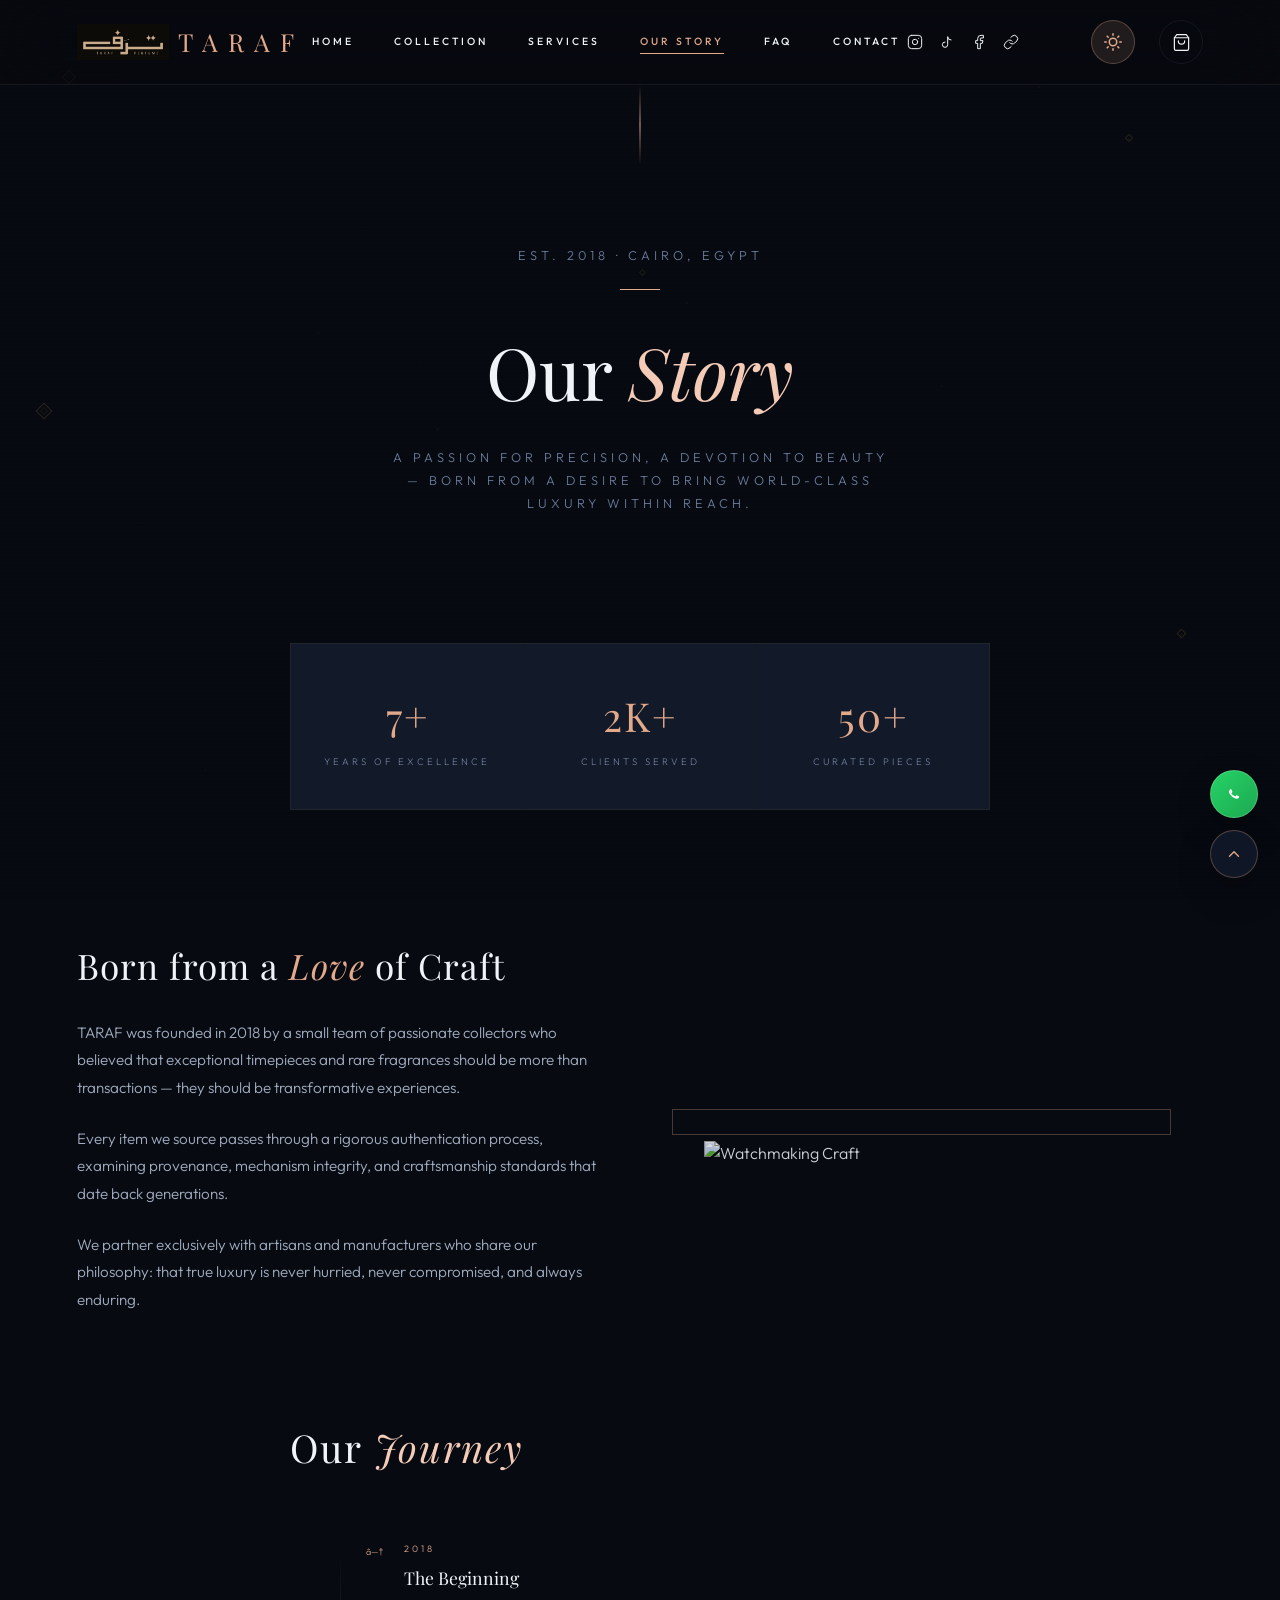
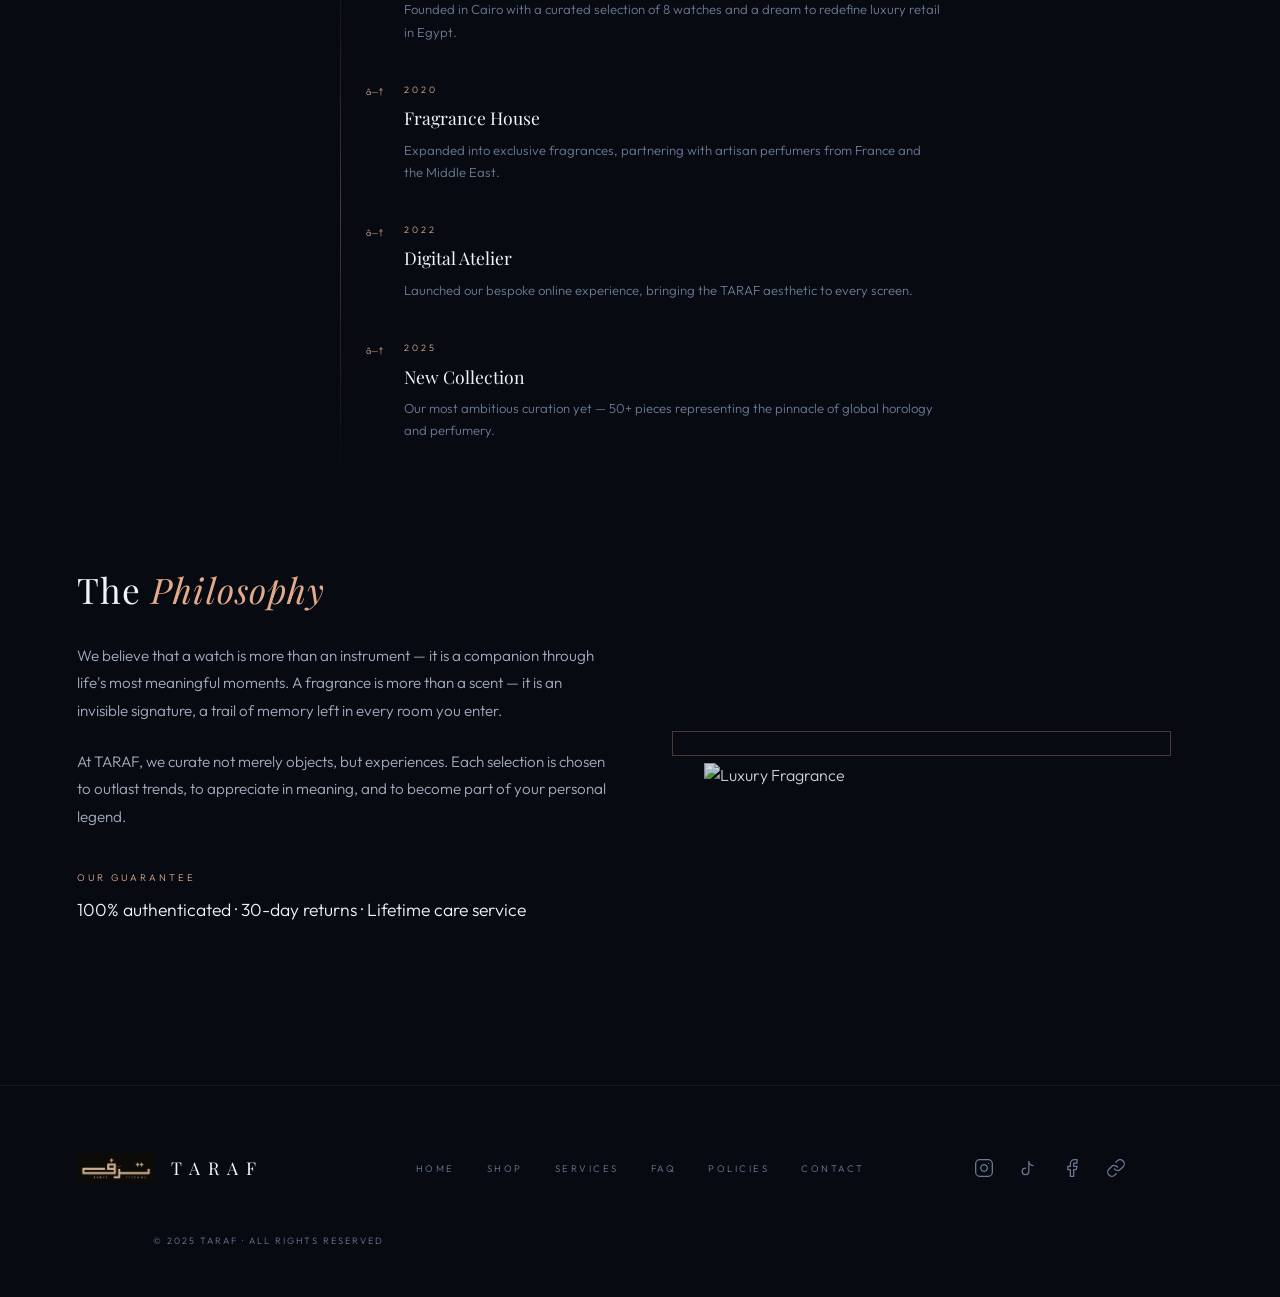
==== commit bf7a68f4: "Fix HTML encoding and update content" ====
--- a/about.html
+++ b/about.html
@@ -1,9 +1,9 @@
-﻿<!DOCTYPE html>
+<!DOCTYPE html>
 <html lang="en">
 <head>
     <meta charset="UTF-8">
     <meta name="viewport" content="width=device-width, initial-scale=1.0">
-    <title>Our Story â€” TARAF</title>
+    <title>Our Story — TARAF</title>
     <link rel="preconnect" href="https://fonts.googleapis.com">
     <link rel="preconnect" href="https://fonts.gstatic.com" crossorigin>
     <link href="https://fonts.googleapis.com/css2?family=Cairo:wght@300;400;500;600;700&family=Outfit:wght@300;400;500;600&family=Playfair+Display:ital,wght@0,400;0,500;0,600;1,400;1,500&display=swap" rel="stylesheet">
@@ -41,21 +41,21 @@
             </nav>
             <div class="nav-right">
                 
-
-                <div class="nav-socials">
-                    <a href="https://www.instagram.com/tarafperfume.eg" target="_blank" rel="noopener" aria-label="Instagram">
-                        <svg width="16" height="16" viewBox="0 0 24 24" fill="none" stroke="currentColor" stroke-width="1.5" stroke-linecap="round" stroke-linejoin="round"><rect x="2" y="2" width="20" height="20" rx="5" ry="5"></rect><path d="M16 11.37A4 4 0 1 1 12.63 8 4 4 0 0 1 16 11.37z"></path><line x1="17.5" y1="6.5" x2="17.51" y2="6.5"></line></svg>
-                    </a>
-                    <a href="https://www.tiktok.com/@tarafperfume.eg" target="_blank" rel="noopener" aria-label="TikTok">
-                        <svg width="16" height="16" viewBox="0 0 24 24" fill="none" stroke="currentColor" stroke-width="1.5" stroke-linecap="round" stroke-linejoin="round"><path d="M9 12a4 4 0 1 0 4 4V4a5 5 0 0 0 5 5"></path></svg>
-                    </a>
-                    <a href="https://www.facebook.com/people/%D8%AA%D9%8E%D8%B1%D9%8E%D9%81-TARAF/61579482871307/?rdid=TcA7ZunFqHsNUtcu&share_url=https%3A%2F%2Fwww.facebook.com%2Fshare%2F1FCfMspfPN%2F" target="_blank" rel="noopener" aria-label="Facebook">
-                        <svg width="16" height="16" viewBox="0 0 24 24" fill="none" stroke="currentColor" stroke-width="1.5" stroke-linecap="round" stroke-linejoin="round"><path d="M18 2h-3a5 5 0 0 0-5 5v3H7v4h3v8h4v-8h3l1-4h-4V7a1 1 0 0 1 1-1h3z"></path></svg>
-                    </a>
-                    <a href="https://linktr.ee/tarafperfume.eg" target="_blank" rel="noopener" aria-label="Linktree">
-                        <svg width="16" height="16" viewBox="0 0 24 24" fill="none" stroke="currentColor" stroke-width="1.5" stroke-linecap="round" stroke-linejoin="round"><path d="M10 13a5 5 0 0 0 7.54.54l3-3a5 5 0 0 0-7.07-7.07l-1.72 1.71"></path><path d="M14 11a5 5 0 0 0-7.54-.54l-3 3a5 5 0 0 0 7.07 7.07l1.71-1.71"></path></svg>
-                    </a>
-                </div>
+
+                <div class="nav-socials">
+                    <a href="https://www.instagram.com/tarafperfume.eg" target="_blank" rel="noopener" aria-label="Instagram">
+                        <svg width="16" height="16" viewBox="0 0 24 24" fill="none" stroke="currentColor" stroke-width="1.5" stroke-linecap="round" stroke-linejoin="round"><rect x="2" y="2" width="20" height="20" rx="5" ry="5"></rect><path d="M16 11.37A4 4 0 1 1 12.63 8 4 4 0 0 1 16 11.37z"></path><line x1="17.5" y1="6.5" x2="17.51" y2="6.5"></line></svg>
+                    </a>
+                    <a href="https://www.tiktok.com/@tarafperfume.eg" target="_blank" rel="noopener" aria-label="TikTok">
+                        <svg width="16" height="16" viewBox="0 0 24 24" fill="none" stroke="currentColor" stroke-width="1.5" stroke-linecap="round" stroke-linejoin="round"><path d="M9 12a4 4 0 1 0 4 4V4a5 5 0 0 0 5 5"></path></svg>
+                    </a>
+                    <a href="https://www.facebook.com/people/%D8%AA%D9%8E%D8%B1%D9%8E%D9%81-TARAF/61579482871307/?rdid=TcA7ZunFqHsNUtcu&share_url=https%3A%2F%2Fwww.facebook.com%2Fshare%2F1FCfMspfPN%2F" target="_blank" rel="noopener" aria-label="Facebook">
+                        <svg width="16" height="16" viewBox="0 0 24 24" fill="none" stroke="currentColor" stroke-width="1.5" stroke-linecap="round" stroke-linejoin="round"><path d="M18 2h-3a5 5 0 0 0-5 5v3H7v4h3v8h4v-8h3l1-4h-4V7a1 1 0 0 1 1-1h3z"></path></svg>
+                    </a>
+                    <a href="https://linktr.ee/tarafperfume.eg" target="_blank" rel="noopener" aria-label="Linktree">
+                        <svg width="16" height="16" viewBox="0 0 24 24" fill="none" stroke="currentColor" stroke-width="1.5" stroke-linecap="round" stroke-linejoin="round"><path d="M10 13a5 5 0 0 0 7.54.54l3-3a5 5 0 0 0-7.07-7.07l-1.72 1.71"></path><path d="M14 11a5 5 0 0 0-7.54-.54l-3 3a5 5 0 0 0 7.07 7.07l1.71-1.71"></path></svg>
+                    </a>
+                </div>
                 <button class="theme-toggle" id="theme-toggle" aria-label="Toggle Theme">
                     <svg class="sun-icon" width="18" height="18" viewBox="0 0 24 24" fill="none" stroke="currentColor" stroke-width="2" stroke-linecap="round" stroke-linejoin="round"><circle cx="12" cy="12" r="5"/><line x1="12" y1="1" x2="12" y2="3"/><line x1="12" y1="21" x2="12" y2="23"/><line x1="4.22" y1="4.22" x2="5.64" y2="5.64"/><line x1="18.36" y1="18.36" x2="19.78" y2="19.78"/><line x1="1" y1="12" x2="3" y2="12"/><line x1="21" y1="12" x2="23" y2="12"/><line x1="4.22" y1="19.78" x2="5.64" y2="18.36"/><line x1="18.36" y1="5.64" x2="19.78" y2="4.22"/></svg>
                     <svg class="moon-icon" width="18" height="18" viewBox="0 0 24 24" fill="none" stroke="currentColor" stroke-width="2" stroke-linecap="round" stroke-linejoin="round"><path d="M21 12.79A9 9 0 1 1 11.21 3 7 7 0 0 0 21 12.79z"/></svg>
@@ -74,11 +74,11 @@
         <!-- PAGE HEADER -->
         <div class="page-header">
             <div class="hero-line-top"></div>
-            <p class="page-subtitle">Est. 2018 Â· Cairo, Egypt</p>
+            <p class="page-subtitle">Est. 2018 · Cairo, Egypt</p>
             <div class="page-header-line"></div>
             <h1 class="page-title">Our <em>Story</em></h1>
             <p class="page-subtitle" style="margin-top:1rem;max-width:500px;margin-left:auto;margin-right:auto;line-height:1.8;">
-                <span>A passion for precision, a devotion to beauty â€” born from a desire to bring world-class luxury within reach.</span>
+                <span>A passion for precision, a devotion to beauty — born from a desire to bring world-class luxury within reach.</span>
             </p>
         </div>
 
@@ -105,7 +105,7 @@
             <div class="two-col-grid reveal">
                 <div class="text-block">
                     <h2>Born from a <em>Love</em> of Craft</h2>
-                    <p>TARAF was founded in 2018 by a small team of passionate collectors who believed that exceptional timepieces and rare fragrances should be more than transactions â€” they should be transformative experiences.</p>
+                    <p>TARAF was founded in 2018 by a small team of passionate collectors who believed that exceptional timepieces and rare fragrances should be more than transactions — they should be transformative experiences.</p>
                     <p>Every item we source passes through a rigorous authentication process, examining provenance, mechanism integrity, and craftsmanship standards that date back generations.</p>
                     <p>We partner exclusively with artisans and manufacturers who share our philosophy: that true luxury is never hurried, never compromised, and always enduring.</p>
                 </div>
@@ -140,7 +140,7 @@
                     <div class="timeline-item">
                         <span class="timeline-year">2025</span>
                         <h3>New Collection</h3>
-                        <p>Our most ambitious curation yet â€” 50+ pieces representing the pinnacle of global horology and perfumery.</p>
+                        <p>Our most ambitious curation yet — 50+ pieces representing the pinnacle of global horology and perfumery.</p>
                     </div>
                 </div>
             </div>
@@ -152,11 +152,11 @@
                 </div>
                 <div class="text-block" style="order:1;">
                     <h2>The <em>Philosophy</em></h2>
-                    <p>We believe that a watch is more than an instrument â€” it is a companion through life's most meaningful moments. A fragrance is more than a scent â€” it is an invisible signature, a trail of memory left in every room you enter.</p>
+                    <p>We believe that a watch is more than an instrument — it is a companion through life's most meaningful moments. A fragrance is more than a scent — it is an invisible signature, a trail of memory left in every room you enter.</p>
                     <p>At TARAF, we curate not merely objects, but experiences. Each selection is chosen to outlast trends, to appreciate in meaning, and to become part of your personal legend.</p>
                     <div class="info-item" style="margin-top:2.5rem;">
                         <span class="info-label">Our Guarantee</span>
-                        <p>100% authenticated Â· 30-day returns Â· Lifetime care service</p>
+                        <p>100% authenticated · 30-day returns · Lifetime care service</p>
                     </div>
                 </div>
             </div>
@@ -174,22 +174,22 @@
                 <a href="policies.html">Policies</a>
                 <a href="contact.html">Contact</a>
             </div>
-
-            <div class="footer-socials">
-                <a href="https://www.instagram.com/tarafperfume.eg" target="_blank" rel="noopener" aria-label="Instagram">
-                    <svg width="20" height="20" viewBox="0 0 24 24" fill="none" stroke="currentColor" stroke-width="1.5" stroke-linecap="round" stroke-linejoin="round"><rect x="2" y="2" width="20" height="20" rx="5" ry="5"></rect><path d="M16 11.37A4 4 0 1 1 12.63 8 4 4 0 0 1 16 11.37z"></path><line x1="17.5" y1="6.5" x2="17.51" y2="6.5"></line></svg>
-                </a>
-                <a href="https://www.tiktok.com/@tarafperfume.eg" target="_blank" rel="noopener" aria-label="TikTok">
-                    <svg width="20" height="20" viewBox="0 0 24 24" fill="none" stroke="currentColor" stroke-width="1.5" stroke-linecap="round" stroke-linejoin="round"><path d="M9 12a4 4 0 1 0 4 4V4a5 5 0 0 0 5 5"></path></svg>
-                </a>
-                <a href="https://www.facebook.com/people/%D8%AA%D9%8E%D8%B1%D9%8E%D9%81-TARAF/61579482871307/?rdid=TcA7ZunFqHsNUtcu&share_url=https%3A%2F%2Fwww.facebook.com%2Fshare%2F1FCfMspfPN%2F" target="_blank" rel="noopener" aria-label="Facebook">
-                    <svg width="20" height="20" viewBox="0 0 24 24" fill="none" stroke="currentColor" stroke-width="1.5" stroke-linecap="round" stroke-linejoin="round"><path d="M18 2h-3a5 5 0 0 0-5 5v3H7v4h3v8h4v-8h3l1-4h-4V7a1 1 0 0 1 1-1h3z"></path></svg>
-                </a>
-                <a href="https://linktr.ee/tarafperfume.eg" target="_blank" rel="noopener" aria-label="Linktree">
-                    <svg width="20" height="20" viewBox="0 0 24 24" fill="none" stroke="currentColor" stroke-width="1.5" stroke-linecap="round" stroke-linejoin="round"><path d="M10 13a5 5 0 0 0 7.54.54l3-3a5 5 0 0 0-7.07-7.07l-1.72 1.71"></path><path d="M14 11a5 5 0 0 0-7.54-.54l-3 3a5 5 0 0 0 7.07 7.07l1.71-1.71"></path></svg>
-                </a>
-            </div>
-            <div class="footer-copy">Â© 2025 TARAF Â· All rights reserved</div>
+
+            <div class="footer-socials">
+                <a href="https://www.instagram.com/tarafperfume.eg" target="_blank" rel="noopener" aria-label="Instagram">
+                    <svg width="20" height="20" viewBox="0 0 24 24" fill="none" stroke="currentColor" stroke-width="1.5" stroke-linecap="round" stroke-linejoin="round"><rect x="2" y="2" width="20" height="20" rx="5" ry="5"></rect><path d="M16 11.37A4 4 0 1 1 12.63 8 4 4 0 0 1 16 11.37z"></path><line x1="17.5" y1="6.5" x2="17.51" y2="6.5"></line></svg>
+                </a>
+                <a href="https://www.tiktok.com/@tarafperfume.eg" target="_blank" rel="noopener" aria-label="TikTok">
+                    <svg width="20" height="20" viewBox="0 0 24 24" fill="none" stroke="currentColor" stroke-width="1.5" stroke-linecap="round" stroke-linejoin="round"><path d="M9 12a4 4 0 1 0 4 4V4a5 5 0 0 0 5 5"></path></svg>
+                </a>
+                <a href="https://www.facebook.com/people/%D8%AA%D9%8E%D8%B1%D9%8E%D9%81-TARAF/61579482871307/?rdid=TcA7ZunFqHsNUtcu&share_url=https%3A%2F%2Fwww.facebook.com%2Fshare%2F1FCfMspfPN%2F" target="_blank" rel="noopener" aria-label="Facebook">
+                    <svg width="20" height="20" viewBox="0 0 24 24" fill="none" stroke="currentColor" stroke-width="1.5" stroke-linecap="round" stroke-linejoin="round"><path d="M18 2h-3a5 5 0 0 0-5 5v3H7v4h3v8h4v-8h3l1-4h-4V7a1 1 0 0 1 1-1h3z"></path></svg>
+                </a>
+                <a href="https://linktr.ee/tarafperfume.eg" target="_blank" rel="noopener" aria-label="Linktree">
+                    <svg width="20" height="20" viewBox="0 0 24 24" fill="none" stroke="currentColor" stroke-width="1.5" stroke-linecap="round" stroke-linejoin="round"><path d="M10 13a5 5 0 0 0 7.54.54l3-3a5 5 0 0 0-7.07-7.07l-1.72 1.71"></path><path d="M14 11a5 5 0 0 0-7.54-.54l-3 3a5 5 0 0 0 7.07 7.07l1.71-1.71"></path></svg>
+                </a>
+            </div>
+            <div class="footer-copy">© 2025 TARAF · All rights reserved</div>
         </footer>
 
     </div>
@@ -209,7 +209,7 @@
     </div>
 
     <script src="https://ajax.googleapis.com/ajax/libs/jquery/3.7.1/jquery.min.js"></script>
-    
+    <script src="js/lang.js"></script>
     <script src="js/page.js"></script>
 </body>
 </html>
